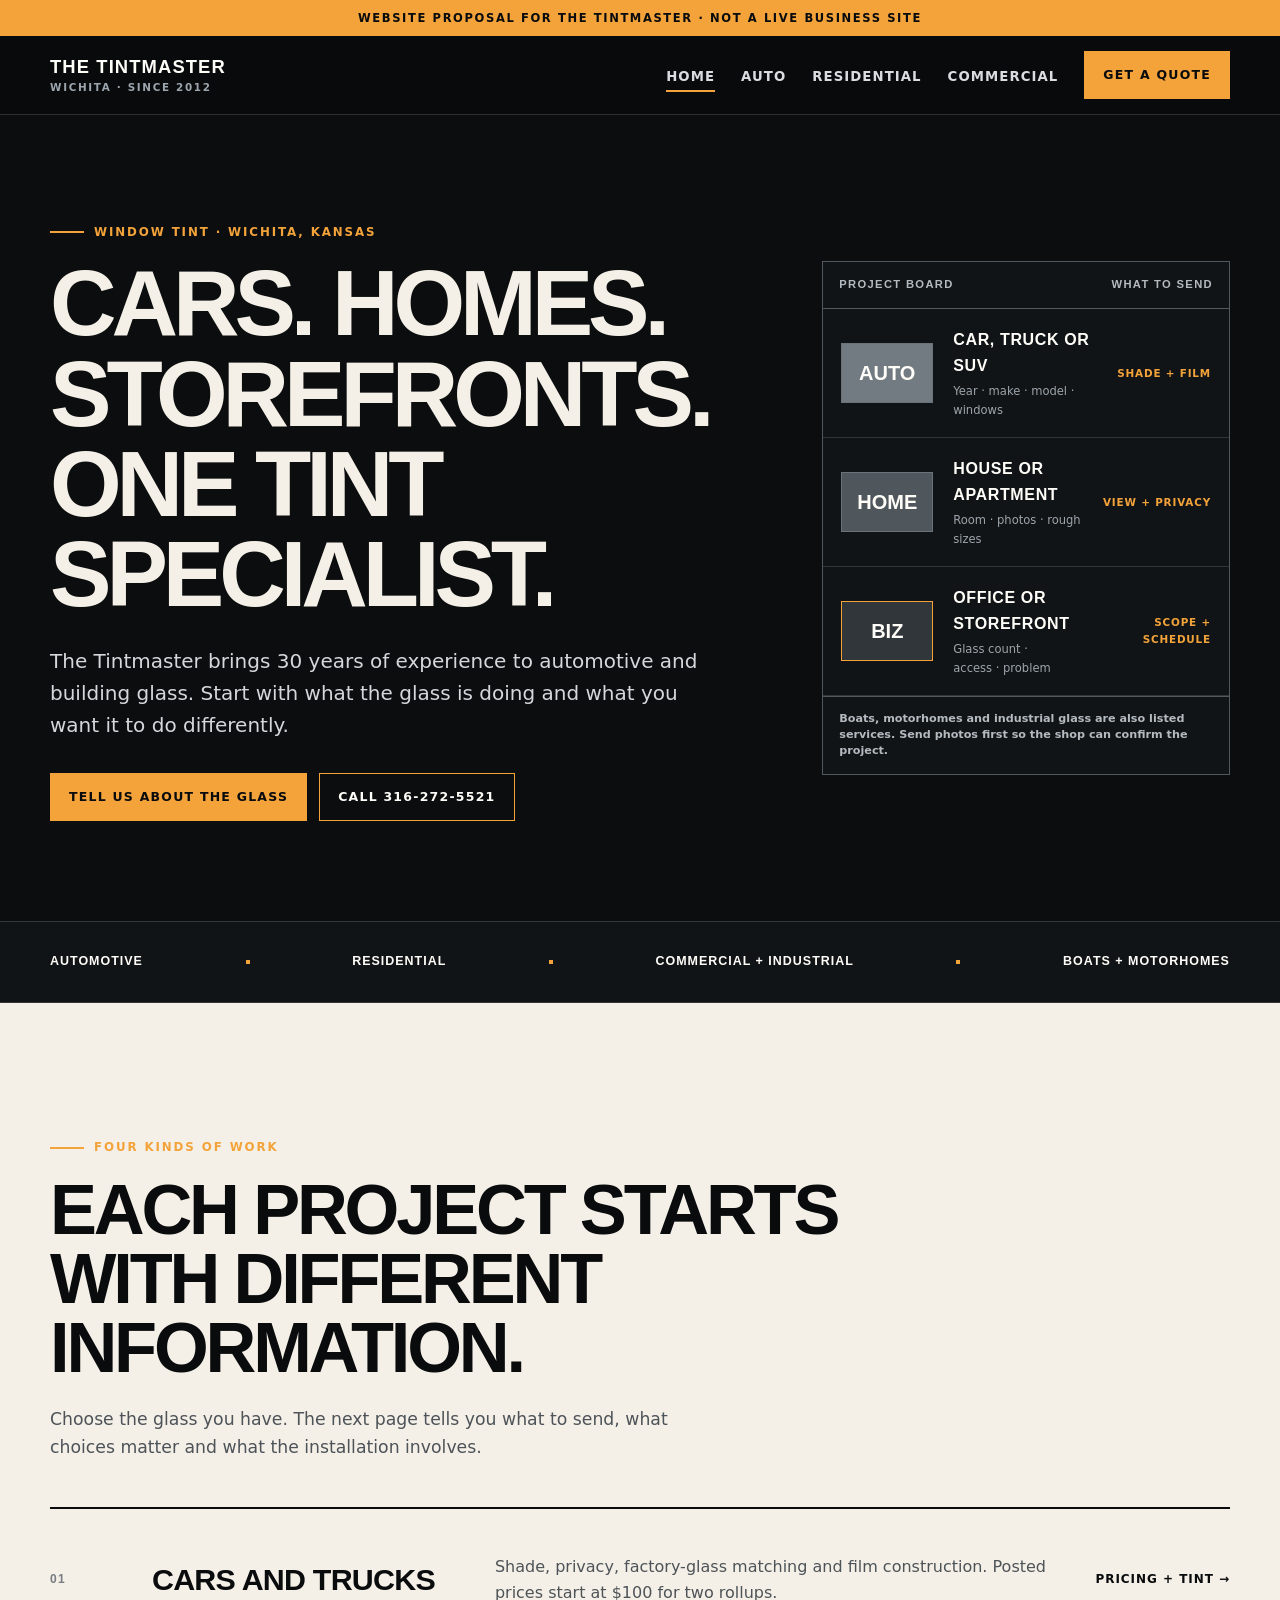
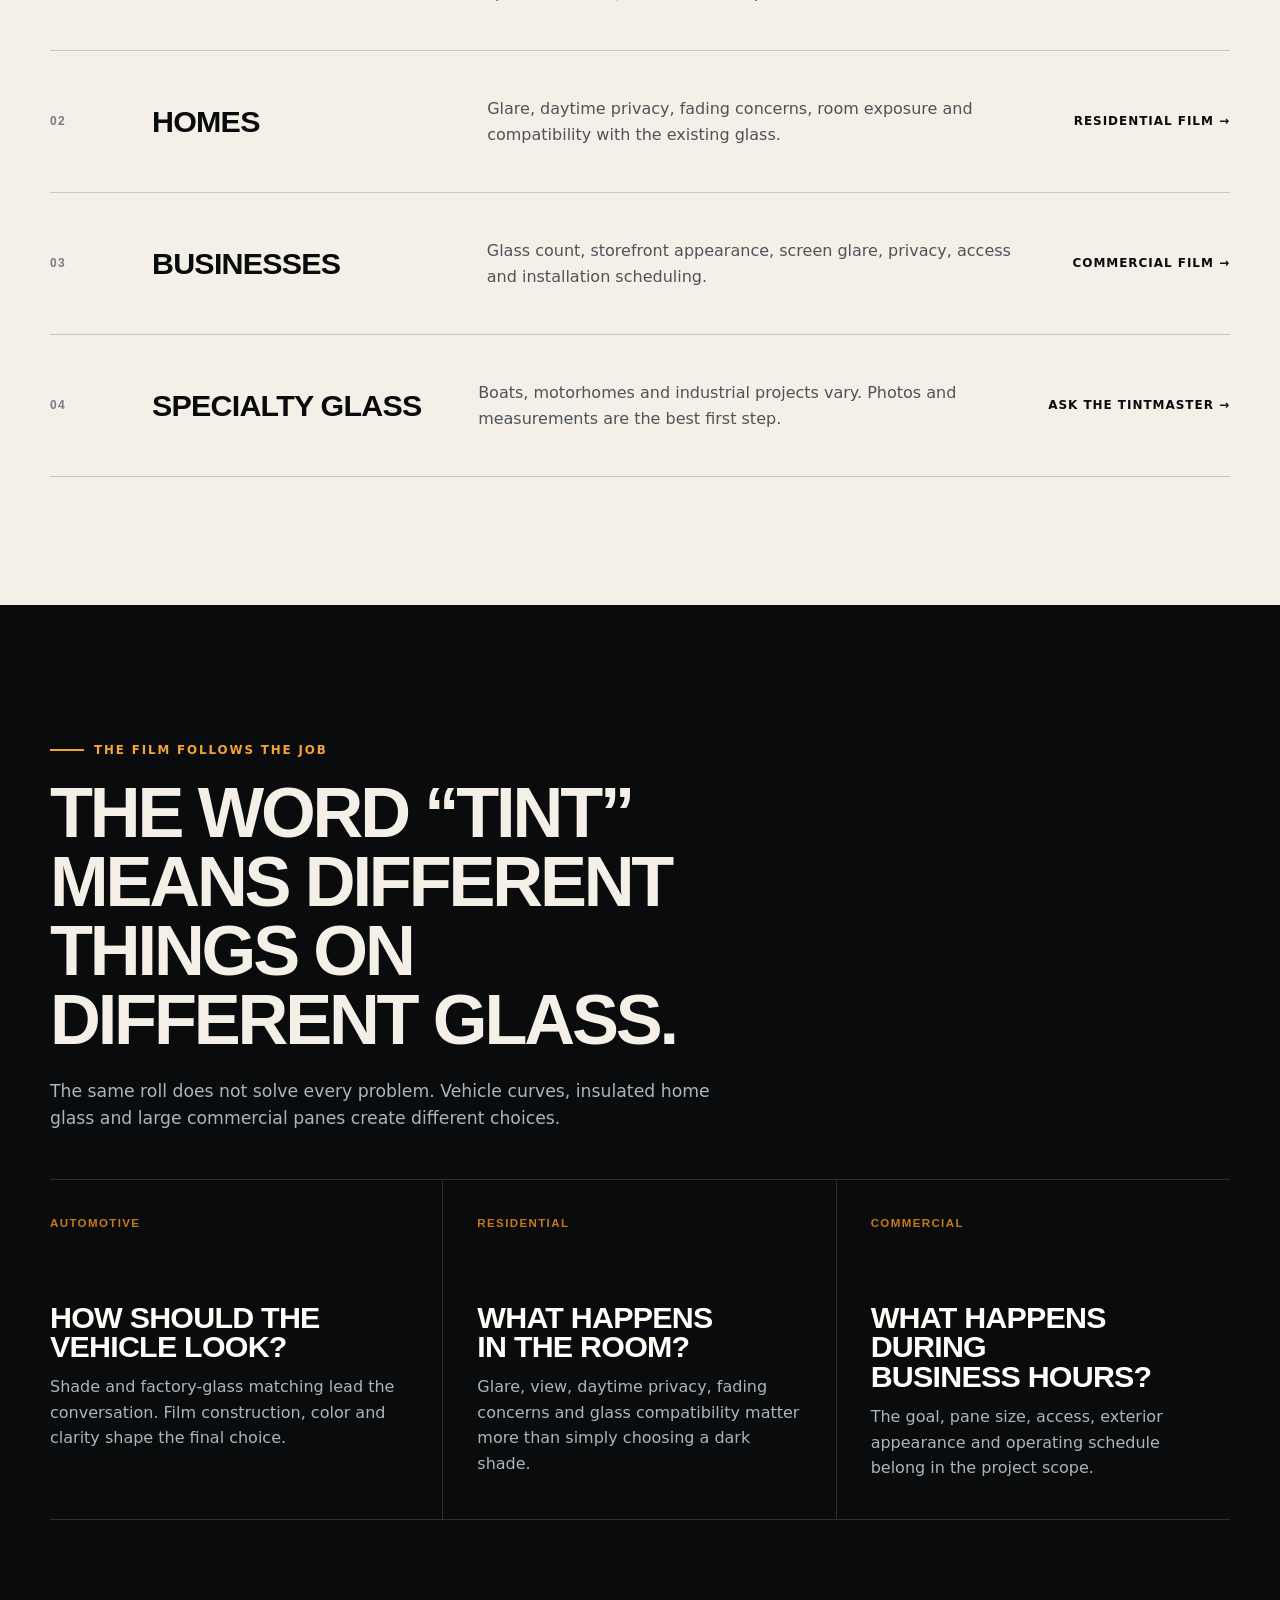
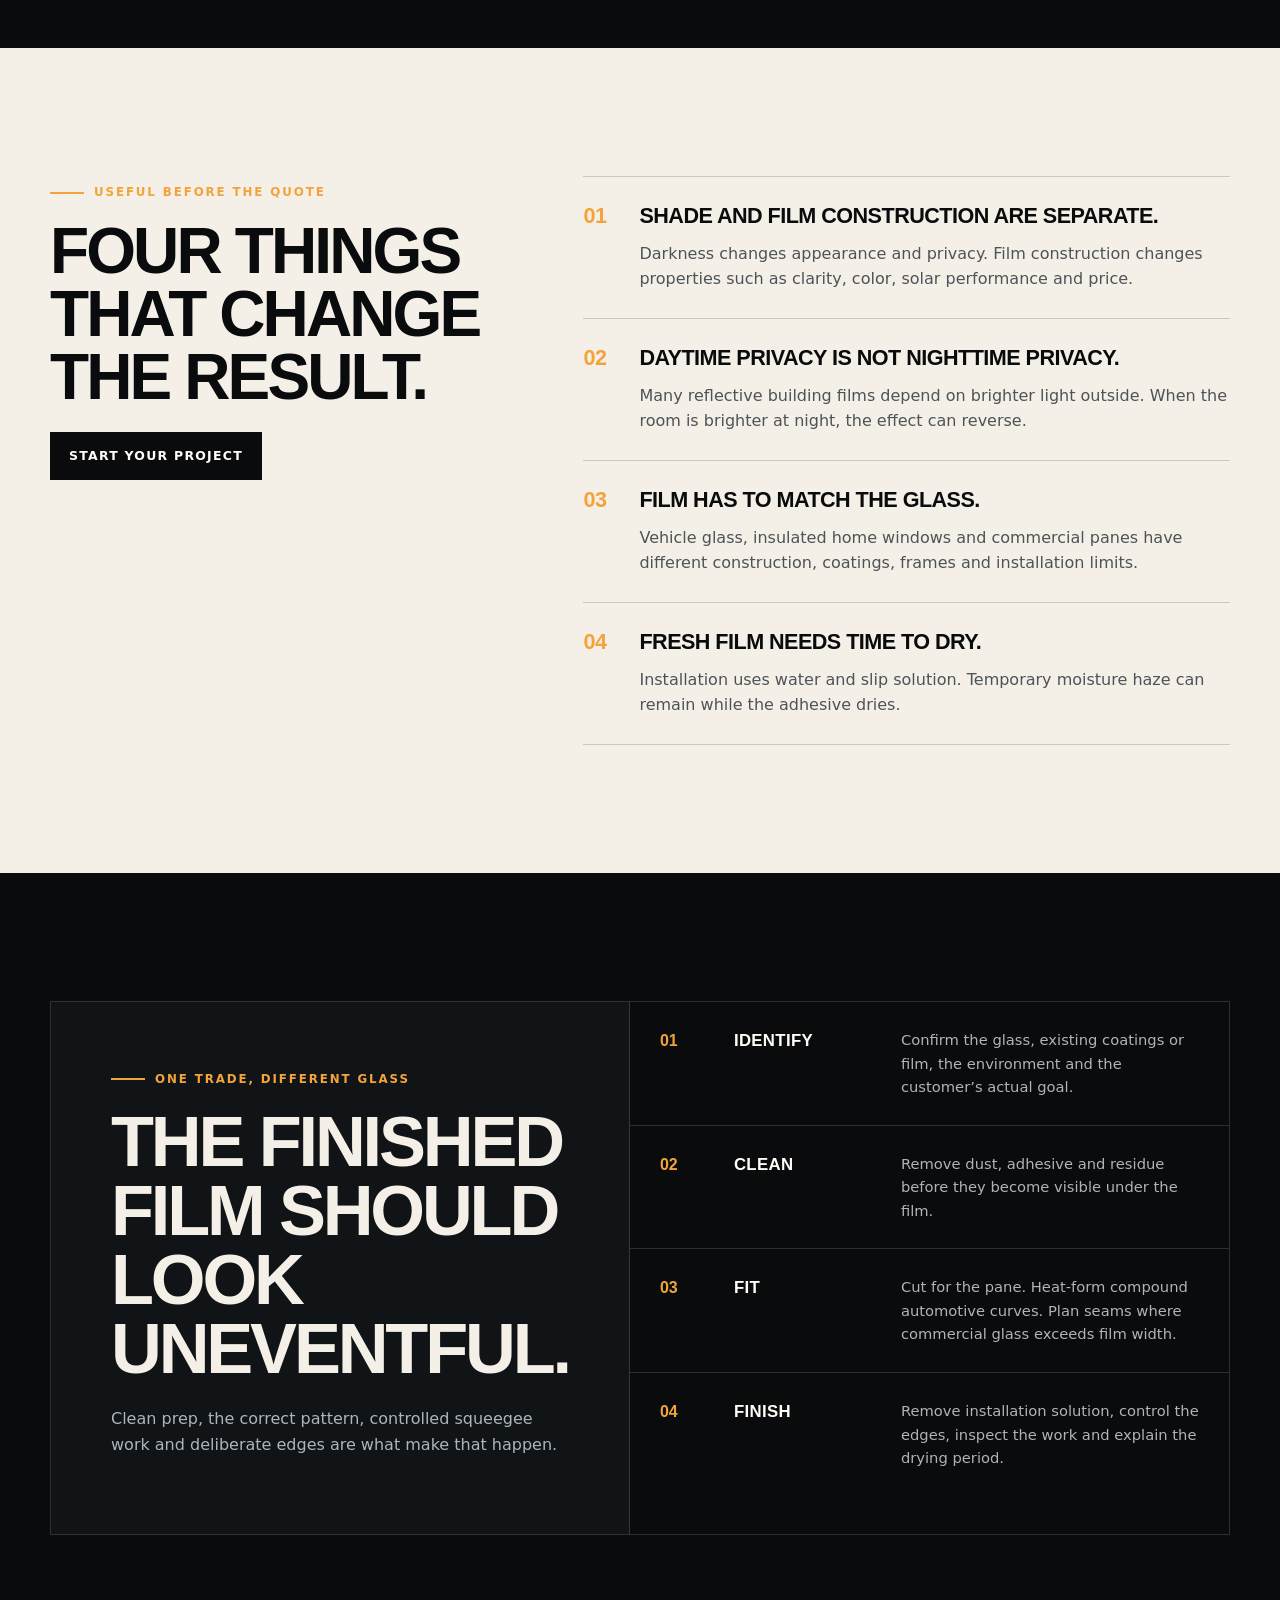
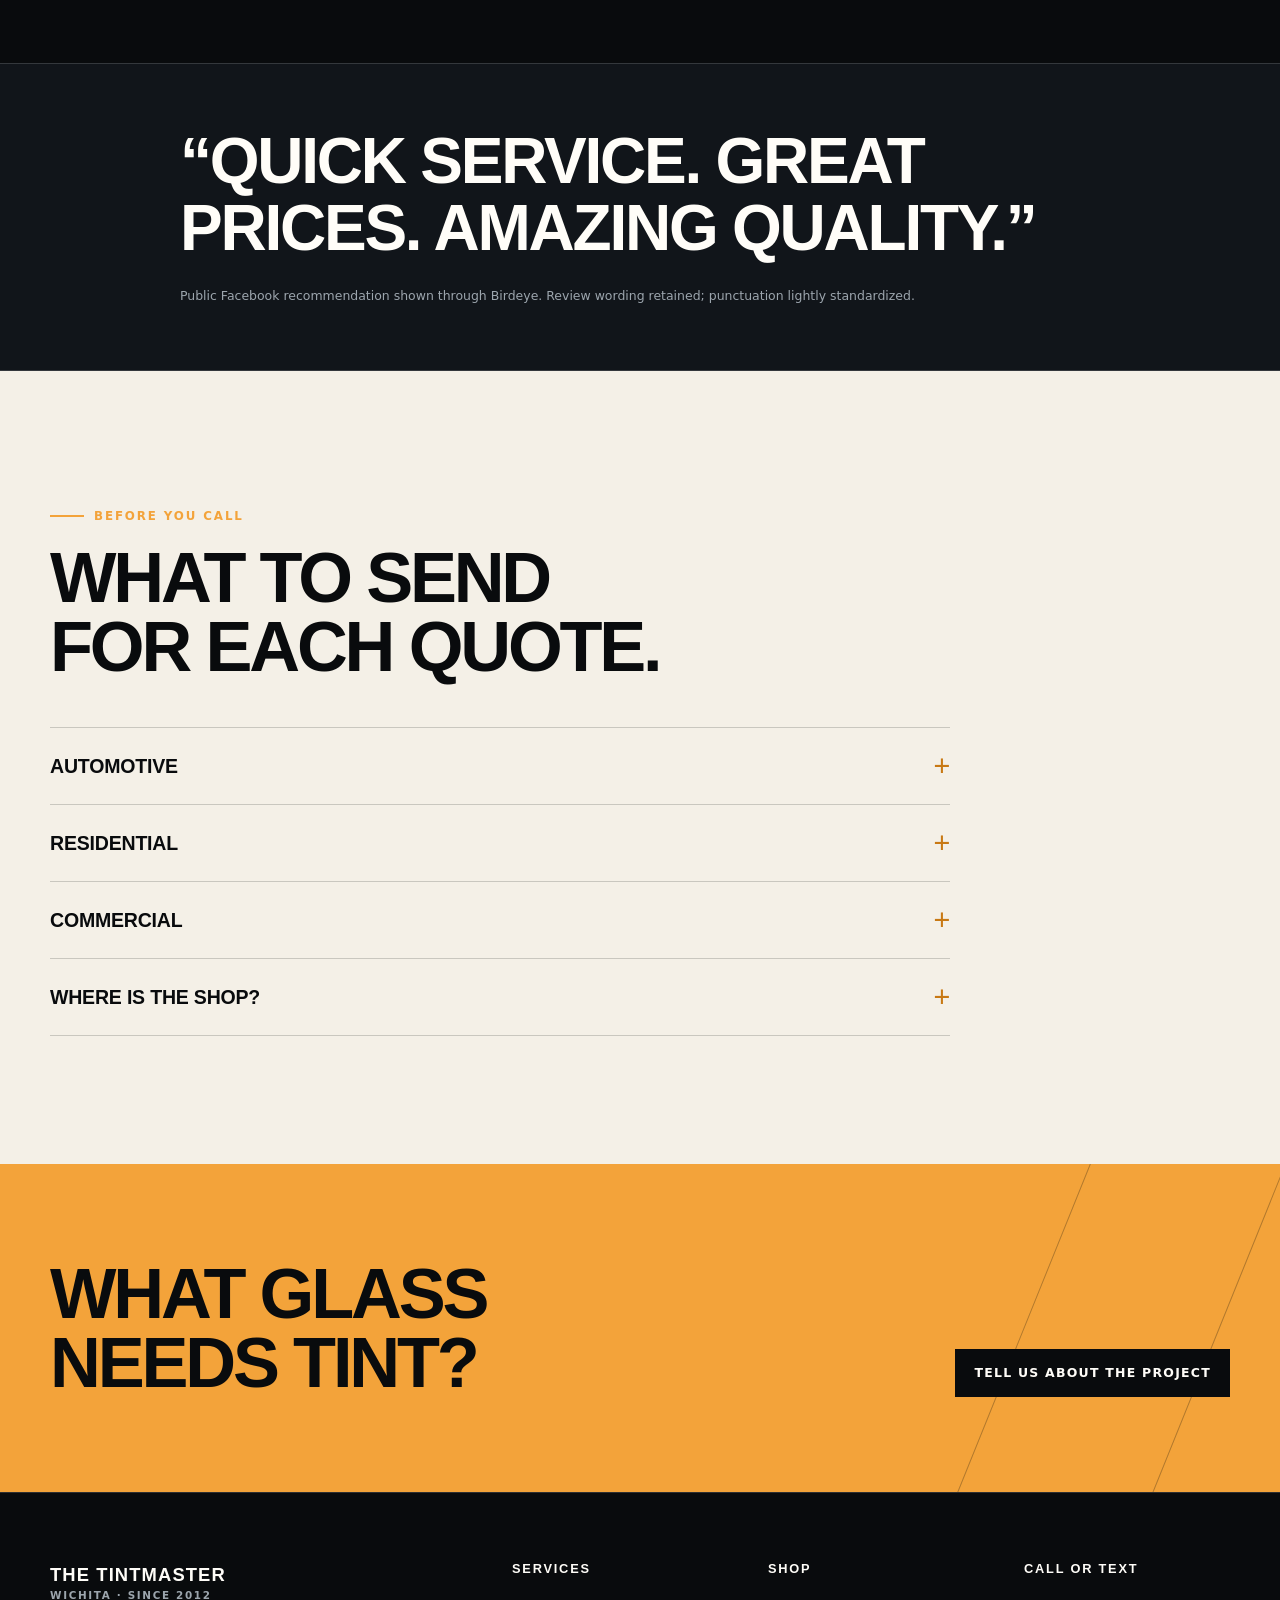
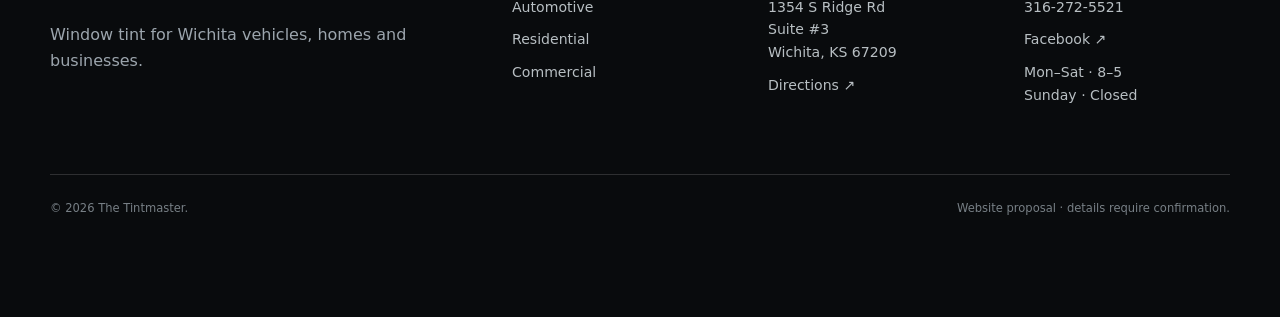
==== index.html @ c822e062 "Publish Tintmaster website demo" ====
<!doctype html>
<html lang="en-US">
<head>
  <meta charset="utf-8">
  <meta name="viewport" content="width=device-width, initial-scale=1">
  <title>Window Tint Wichita KS | Auto, Home &amp; Commercial</title>
  <meta name="description" content="Automotive, residential and commercial window tinting in Wichita, Kansas. Contact The Tintmaster directly. Call or text 316-272-5521.">
  <link rel="canonical" href="https://tintmasterwichita.com/">
  <link rel="icon" href="assets/favicon.svg" type="image/svg+xml">
  <link rel="stylesheet" href="styles.css">
  <meta property="og:type" content="website">
  <meta property="og:title" content="The Tintmaster | Auto, Home and Commercial Tint">
  <meta property="og:description" content="Window film for Wichita vehicles, homes, offices and storefronts. Get a direct quote from The Tintmaster.">
  <meta property="og:url" content="https://tintmasterwichita.com/">
  <meta name="twitter:card" content="summary">
  <script type="application/ld+json">
  {
    "@context":"https://schema.org","@type":"LocalBusiness","name":"The Tintmaster","url":"https://tintmasterwichita.com/","telephone":"+1-316-272-5521","foundingDate":"2012-05-01","description":"Automotive, residential, commercial and specialty window tinting in Wichita, Kansas.","address":{"@type":"PostalAddress","streetAddress":"1354 S Ridge Rd Suite #3","addressLocality":"Wichita","addressRegion":"KS","postalCode":"67209","addressCountry":"US"},"areaServed":{"@type":"City","name":"Wichita"},"sameAs":["https://www.facebook.com/Tintmaster47"],"hasMap":"https://www.google.com/maps/search/?api=1&query=The+Tintmaster+1354+S+Ridge+Rd+Wichita+KS+67209","openingHoursSpecification":[{"@type":"OpeningHoursSpecification","dayOfWeek":["Monday","Tuesday","Wednesday","Thursday","Friday","Saturday"],"opens":"08:00","closes":"17:00"}],"makesOffer":[{"@type":"Offer","itemOffered":{"@type":"Service","name":"Automotive window tinting"}},{"@type":"Offer","itemOffered":{"@type":"Service","name":"Residential window tinting"}},{"@type":"Offer","itemOffered":{"@type":"Service","name":"Commercial and industrial window tinting"}},{"@type":"Offer","itemOffered":{"@type":"Service","name":"Boat and motorhome window tinting"}}]
  }
  </script>
  <script type="application/ld+json">
  {
    "@context":"https://schema.org","@type":"FAQPage","mainEntity":[
      {"@type":"Question","name":"What types of window tinting does The Tintmaster offer?","acceptedAnswer":{"@type":"Answer","text":"The Tintmaster provides automotive, residential, commercial and industrial window tinting. Public business records also list boats and motorhomes."}},
      {"@type":"Question","name":"What information helps with a window tint quote?","acceptedAnswer":{"@type":"Answer","text":"For vehicles, send the year, make, model and windows. For homes or businesses, send photos, approximate measurements, the address or room, and what you want the film to change."}},
      {"@type":"Question","name":"Where is The Tintmaster located?","acceptedAnswer":{"@type":"Answer","text":"The shop is at 1354 S Ridge Rd Suite #3, Wichita, Kansas 67209."}}
    ]
  }
  </script>
</head>
<body>
  <a class="skip-link" href="#main">Skip to content</a>
  <div class="demo-ribbon">Website proposal for The Tintmaster · not a live business site</div>
  <header class="site-header"><div class="nav-wrap">
    <a class="brand" href="index.html" aria-label="The Tintmaster home"><span class="brand-copy"><strong>The Tintmaster</strong><small>Wichita · Since 2012</small></span></a>
    <button class="nav-toggle" type="button" aria-expanded="false" aria-controls="site-nav" aria-label="Open navigation"><span></span></button>
    <nav class="nav-links" id="site-nav" aria-label="Primary navigation"><a href="index.html" aria-current="page">Home</a><a href="auto-window-tinting.html">Auto</a><a href="residential-window-tinting.html">Residential</a><a href="commercial-window-tinting.html">Commercial</a><a class="button" href="contact.html">Get a quote</a></nav>
  </div></header>

  <main id="main">
    <section class="hero hero--shade" aria-labelledby="hero-title"><div class="container hero-layout">
      <div class="hero-copy"><p class="eyebrow">Window tint · Wichita, Kansas</p><h1 id="hero-title">Cars. Homes. Storefronts. One tint specialist.</h1><p class="lead">The Tintmaster brings 30 years of experience to automotive and building glass. Start with what the glass is doing and what you want it to do differently.</p><div class="hero-actions"><a class="button" href="contact.html">Tell us about the glass</a><a class="button button--outline" href="tel:+13162725521">Call 316-272-5521</a></div></div>
      <div class="shade-board" aria-label="Window tint project types">
        <div class="shade-board__head"><span>Project board</span><span>What to send</span></div>
        <div class="shade-sample"><div class="shade-sample__glass">AUTO</div><div><strong>Car, truck or SUV</strong><small>Year · make · model · windows</small></div><em>Shade + film</em></div>
        <div class="shade-sample shade-sample--50"><div class="shade-sample__glass">HOME</div><div><strong>House or apartment</strong><small>Room · photos · rough sizes</small></div><em>View + privacy</em></div>
        <div class="shade-sample shade-sample--35"><div class="shade-sample__glass">BIZ</div><div><strong>Office or storefront</strong><small>Glass count · access · problem</small></div><em>Scope + schedule</em></div>
        <div class="shade-board__foot">Boats, motorhomes and industrial glass are also listed services. Send photos first so the shop can confirm the project.</div>
      </div>
    </div></section>

    <div class="fact-line" aria-label="The Tintmaster services"><div class="container"><span><strong>Automotive</strong></span><i aria-hidden="true"></i><span><strong>Residential</strong></span><i aria-hidden="true"></i><span><strong>Commercial + industrial</strong></span><i aria-hidden="true"></i><span><strong>Boats + motorhomes</strong></span></div></div>

    <section class="section section--paper" aria-labelledby="service-title"><div class="container">
      <header class="section-head"><p class="eyebrow">Four kinds of work</p><h2 id="service-title">Each project starts with different information.</h2><p>Choose the glass you have. The next page tells you what to send, what choices matter and what the installation involves.</p></header>
      <div class="service-ledger">
        <a class="service-row" href="auto-window-tinting.html"><span class="service-row__num">01</span><h3>Cars and trucks</h3><p>Shade, privacy, factory-glass matching and film construction. Posted prices start at $100 for two rollups.</p><span class="service-row__link">Pricing + tint →</span></a>
        <a class="service-row" href="residential-window-tinting.html"><span class="service-row__num">02</span><h3>Homes</h3><p>Glare, daytime privacy, fading concerns, room exposure and compatibility with the existing glass.</p><span class="service-row__link">Residential film →</span></a>
        <a class="service-row" href="commercial-window-tinting.html"><span class="service-row__num">03</span><h3>Businesses</h3><p>Glass count, storefront appearance, screen glare, privacy, access and installation scheduling.</p><span class="service-row__link">Commercial film →</span></a>
        <a class="service-row" href="contact.html"><span class="service-row__num">04</span><h3>Specialty glass</h3><p>Boats, motorhomes and industrial projects vary. Photos and measurements are the best first step.</p><span class="service-row__link">Ask The Tintmaster →</span></a>
      </div>
    </div></section>

    <section class="section" aria-labelledby="decisions-title"><div class="container">
      <header class="section-head"><p class="eyebrow">The film follows the job</p><h2 id="decisions-title">The word “tint” means different things on different glass.</h2><p style="color:#aeb5b9">The same roll does not solve every problem. Vehicle curves, insulated home glass and large commercial panes create different choices.</p></header>
      <div class="decision-grid" style="border-color:var(--line-dark)">
        <article class="decision" style="border-color:var(--line-dark)"><span class="decision-label">Automotive</span><h3 style="color:var(--white)">How should the vehicle look?</h3><p style="color:#aeb5b9">Shade and factory-glass matching lead the conversation. Film construction, color and clarity shape the final choice.</p></article>
        <article class="decision" style="border-color:var(--line-dark)"><span class="decision-label">Residential</span><h3 style="color:var(--white)">What happens in the room?</h3><p style="color:#aeb5b9">Glare, view, daytime privacy, fading concerns and glass compatibility matter more than simply choosing a dark shade.</p></article>
        <article class="decision"><span class="decision-label">Commercial</span><h3 style="color:var(--white)">What happens during business hours?</h3><p style="color:#aeb5b9">The goal, pane size, access, exterior appearance and operating schedule belong in the project scope.</p></article>
      </div>
    </div></section>

    <section class="section section--paper" aria-labelledby="honest-title"><div class="container shop-honesty">
      <header class="shop-honesty__title"><p class="eyebrow">Useful before the quote</p><h2 id="honest-title">Four things that change the result.</h2><a class="button button--dark" href="contact.html">Start your project</a></header>
      <div>
        <article class="shop-note" style="border-color:var(--line-light)"><h3 style="color:var(--ink)"><span>01</span> Shade and film construction are separate.</h3><p style="color:#4d5357">Darkness changes appearance and privacy. Film construction changes properties such as clarity, color, solar performance and price.</p></article>
        <article class="shop-note" style="border-color:var(--line-light)"><h3 style="color:var(--ink)"><span>02</span> Daytime privacy is not nighttime privacy.</h3><p style="color:#4d5357">Many reflective building films depend on brighter light outside. When the room is brighter at night, the effect can reverse.</p></article>
        <article class="shop-note" style="border-color:var(--line-light)"><h3 style="color:var(--ink)"><span>03</span> Film has to match the glass.</h3><p style="color:#4d5357">Vehicle glass, insulated home windows and commercial panes have different construction, coatings, frames and installation limits.</p></article>
        <article class="shop-note" style="border-color:var(--line-light)"><h3 style="color:var(--ink)"><span>04</span> Fresh film needs time to dry.</h3><p style="color:#4d5357">Installation uses water and slip solution. Temporary moisture haze can remain while the adhesive dries.</p></article>
      </div>
    </div></section>

    <section class="section" aria-labelledby="craft-title"><div class="container craft-board">
      <div class="craft-board__intro"><p class="eyebrow">One trade, different glass</p><h2 id="craft-title">The finished film should look uneventful.</h2><p>Clean prep, the correct pattern, controlled squeegee work and deliberate edges are what make that happen.</p></div>
      <div class="craft-board__steps"><div class="craft-step"><strong>Identify</strong><p>Confirm the glass, existing coatings or film, the environment and the customer’s actual goal.</p></div><div class="craft-step"><strong>Clean</strong><p>Remove dust, adhesive and residue before they become visible under the film.</p></div><div class="craft-step"><strong>Fit</strong><p>Cut for the pane. Heat-form compound automotive curves. Plan seams where commercial glass exceeds film width.</p></div><div class="craft-step"><strong>Finish</strong><p>Remove installation solution, control the edges, inspect the work and explain the drying period.</p></div></div>
    </div></section>

    <section class="review-band" aria-label="Customer review"><div class="container plain-review"><blockquote>“Quick service. Great prices. Amazing quality.”</blockquote><cite>Public Facebook recommendation shown through Birdeye. Review wording retained; punctuation lightly standardized.</cite></div></section>

    <section class="section section--paper" aria-labelledby="faq-title"><div class="container"><header class="section-head"><p class="eyebrow">Before you call</p><h2 id="faq-title">What to send for each quote.</h2></header><div class="faq-list">
      <details><summary>Automotive</summary><p>Send the year, make and model; which windows need film; whether old tint needs removal; and whether the goal is privacy, a subtle look, a darker finish or a factory-glass match.</p></details>
      <details><summary>Residential</summary><p>Send inside and outside photos, rough glass sizes, the room, the direction the windows face and whether the concern is glare, daytime privacy, fading or temperature.</p></details>
      <details><summary>Commercial</summary><p>Send the address, glass count, rough measurements, photos, the problem, access limitations and preferred installation timing.</p></details>
      <details><summary>Where is the shop?</summary><p>1354 S Ridge Rd Suite #3, Wichita, KS 67209. Current listed hours are Monday through Saturday, 8 AM to 5 PM.</p></details>
    </div></div></section>

    <section class="cta-section"><div class="container cta-inner"><h2>What glass needs tint?</h2><a class="button button--dark" href="contact.html">Tell us about the project</a></div></section>
  </main>

  <footer class="site-footer"><div class="container"><div class="footer-grid"><div class="footer-brand"><a class="brand" href="index.html"><span class="brand-copy"><strong>The Tintmaster</strong><small>Wichita · Since 2012</small></span></a><p>Window tint for Wichita vehicles, homes and businesses.</p></div><div class="footer-col"><h2>Services</h2><a href="auto-window-tinting.html">Automotive</a><a href="residential-window-tinting.html">Residential</a><a href="commercial-window-tinting.html">Commercial</a></div><div class="footer-col"><h2>Shop</h2><address>1354 S Ridge Rd<br>Suite #3<br>Wichita, KS 67209</address><a href="https://www.google.com/maps/search/?api=1&amp;query=The+Tintmaster+1354+S+Ridge+Rd+Wichita+KS+67209">Directions ↗</a></div><div class="footer-col"><h2>Call or text</h2><a href="tel:+13162725521">316-272-5521</a><a href="https://www.facebook.com/Tintmaster47">Facebook ↗</a><p>Mon–Sat · 8–5<br>Sunday · Closed</p></div></div><div class="footer-bottom"><span>© <span data-year></span> The Tintmaster.</span><span>Website proposal · details require confirmation.</span></div></div></footer>
  <div class="mobile-callbar" aria-label="Quick contact"><a href="tel:+13162725521">Call</a><a href="contact.html">Project quote</a></div><script src="script.js" defer></script>
</body>
</html>
---- styles.css ----
:root {
  --ink: #090b0d;
  --ink-soft: #11151a;
  --paper: #f4f0e7;
  --paper-deep: #e6dfd2;
  --white: #fffdf8;
  --amber: #f3a33a;
  --amber-dark: #c87914;
  --steel: #9ca5ad;
  --line-dark: rgba(255, 255, 255, 0.15);
  --line-light: rgba(9, 11, 13, 0.18);
  --max: 1180px;
  --display: "Arial Narrow", "Roboto Condensed", "Helvetica Neue", Arial, sans-serif;
  --body: Inter, ui-sans-serif, system-ui, -apple-system, BlinkMacSystemFont, "Segoe UI", sans-serif;
}

* {
  box-sizing: border-box;
}

html {
  scroll-behavior: smooth;
  scroll-padding-top: 120px;
}

body {
  margin: 0;
  color: var(--paper);
  background: var(--ink);
  font-family: var(--body);
  line-height: 1.6;
  -webkit-font-smoothing: antialiased;
}

img {
  display: block;
  max-width: 100%;
}

a {
  color: inherit;
}

button,
input,
select,
textarea {
  font: inherit;
}

button,
a {
  -webkit-tap-highlight-color: transparent;
}

:focus-visible {
  outline: 3px solid var(--amber);
  outline-offset: 3px;
}

.skip-link {
  position: fixed;
  z-index: 1000;
  top: 8px;
  left: 8px;
  padding: 10px 14px;
  color: var(--ink);
  background: var(--amber);
  transform: translateY(-160%);
}

.skip-link:focus {
  transform: translateY(0);
}

.demo-ribbon {
  min-height: 36px;
  display: flex;
  align-items: center;
  justify-content: center;
  padding: 7px 20px;
  color: var(--ink);
  background: var(--amber);
  font-size: 0.72rem;
  font-weight: 850;
  letter-spacing: 0.14em;
  text-align: center;
  text-transform: uppercase;
}

.site-header {
  position: sticky;
  z-index: 100;
  top: 0;
  border-bottom: 1px solid var(--line-dark);
  background: rgba(9, 11, 13, 0.94);
  backdrop-filter: blur(14px);
}

.nav-wrap,
.container {
  width: min(calc(100% - 40px), var(--max));
  margin-inline: auto;
}

.nav-wrap {
  min-height: 78px;
  display: flex;
  align-items: center;
  justify-content: space-between;
  gap: 24px;
}

.brand {
  display: inline-flex;
  align-items: center;
  gap: 12px;
  color: var(--white);
  text-decoration: none;
}

.brand-mark {
  width: 39px;
  height: 39px;
  display: grid;
  place-items: center;
  border: 1px solid var(--amber);
  color: var(--amber);
  font-family: var(--display);
  font-size: 1rem;
  font-weight: 900;
  letter-spacing: -0.08em;
}

.brand-copy {
  display: grid;
  line-height: 1;
}

.brand-copy strong {
  font-family: var(--display);
  font-size: 1.15rem;
  font-stretch: condensed;
  letter-spacing: 0.06em;
  text-transform: uppercase;
}

.brand-copy small {
  margin-top: 5px;
  color: var(--steel);
  font-size: 0.65rem;
  font-weight: 750;
  letter-spacing: 0.16em;
  text-transform: uppercase;
}

.nav-links {
  display: flex;
  align-items: center;
  gap: 26px;
}

.nav-links > a:not(.button) {
  position: relative;
  padding: 28px 0 25px;
  color: #d9dde0;
  font-size: 0.83rem;
  font-weight: 760;
  letter-spacing: 0.08em;
  text-decoration: none;
  text-transform: uppercase;
}

.nav-links > a:not(.button)::after {
  position: absolute;
  right: 0;
  bottom: 20px;
  left: 0;
  height: 2px;
  content: "";
  background: var(--amber);
  transform: scaleX(0);
  transform-origin: left;
  transition: transform 180ms ease;
}

.nav-links > a:hover::after,
.nav-links > a[aria-current="page"]::after {
  transform: scaleX(1);
}

.nav-toggle {
  width: 48px;
  height: 48px;
  display: none;
  border: 1px solid var(--line-dark);
  color: var(--white);
  background: transparent;
  cursor: pointer;
}

.nav-toggle span,
.nav-toggle::before,
.nav-toggle::after {
  width: 22px;
  height: 2px;
  display: block;
  margin: 5px auto;
  content: "";
  background: currentColor;
  transition: transform 180ms ease, opacity 180ms ease;
}

.nav-toggle[aria-expanded="true"] span {
  opacity: 0;
}

.nav-toggle[aria-expanded="true"]::before {
  transform: translateY(7px) rotate(45deg);
}

.nav-toggle[aria-expanded="true"]::after {
  transform: translateY(-7px) rotate(-45deg);
}

.button {
  min-height: 48px;
  display: inline-flex;
  align-items: center;
  justify-content: center;
  gap: 10px;
  padding: 12px 18px;
  border: 1px solid var(--amber);
  color: var(--ink);
  background: var(--amber);
  font-size: 0.78rem;
  font-weight: 850;
  letter-spacing: 0.1em;
  text-align: center;
  text-decoration: none;
  text-transform: uppercase;
  transition: background 160ms ease, color 160ms ease, transform 160ms ease;
}

.button:hover {
  color: var(--white);
  background: var(--amber-dark);
  transform: translateY(-2px);
}

.button--outline {
  color: var(--white);
  background: transparent;
}

.button--outline:hover {
  color: var(--ink);
  background: var(--amber);
}

.button--dark {
  border-color: var(--ink);
  color: var(--white);
  background: var(--ink);
}

.eyebrow {
  display: inline-flex;
  align-items: center;
  gap: 10px;
  margin: 0 0 18px;
  color: var(--amber);
  font-size: 0.74rem;
  font-weight: 850;
  letter-spacing: 0.16em;
  text-transform: uppercase;
}

.eyebrow::before {
  width: 34px;
  height: 2px;
  content: "";
  background: currentColor;
}

h1,
h2,
h3,
p {
  margin-top: 0;
}

h1,
h2,
h3 {
  font-family: var(--display);
  line-height: 0.98;
  text-wrap: balance;
}

h1 {
  margin-bottom: 24px;
  font-size: clamp(3.2rem, 8vw, 7.1rem);
  font-weight: 900;
  letter-spacing: -0.055em;
  text-transform: uppercase;
}

h2 {
  margin-bottom: 24px;
  font-size: clamp(2.35rem, 5.5vw, 4.8rem);
  font-weight: 900;
  letter-spacing: -0.045em;
  text-transform: uppercase;
}

h3 {
  margin-bottom: 12px;
  font-size: clamp(1.35rem, 2.4vw, 1.9rem);
  font-weight: 850;
  letter-spacing: -0.025em;
  text-transform: uppercase;
}

.lead {
  max-width: 670px;
  color: #d4d8da;
  font-size: clamp(1.05rem, 2vw, 1.25rem);
}

.hero {
  position: relative;
  min-height: 700px;
  display: grid;
  align-items: center;
  overflow: hidden;
  isolation: isolate;
}

.hero::before {
  position: absolute;
  z-index: -3;
  inset: 0;
  content: "";
  background: #0b0d0f;
  background-position: center;
  background-size: cover;
}

.hero::after {
  position: absolute;
  z-index: -2;
  inset: 0;
  content: "";
  background: linear-gradient(90deg, rgba(4, 6, 8, 0.97) 0%, rgba(4, 6, 8, 0.84) 44%, rgba(4, 6, 8, 0.16) 80%);
}

.hero-sunline {
  position: absolute;
  z-index: -1;
  top: 0;
  bottom: 0;
  left: max(20px, calc((100vw - var(--max)) / 2));
  width: 1px;
  background: rgba(243, 163, 58, 0.65);
  box-shadow: 0 0 28px rgba(243, 163, 58, 0.35);
}

.hero .container {
  padding-block: 100px;
}

.hero-copy {
  max-width: 780px;
  padding-left: 32px;
}

.hero h1 span,
.page-hero h1 span {
  color: var(--amber);
}

.hero-actions,
.cta-row {
  display: flex;
  flex-wrap: wrap;
  gap: 12px;
  margin-top: 32px;
}

.trust-rail {
  border-block: 1px solid var(--line-dark);
  background: var(--ink-soft);
}

.trust-grid {
  display: grid;
  grid-template-columns: repeat(3, 1fr);
}

.trust-item {
  min-height: 132px;
  display: grid;
  align-content: center;
  padding: 24px 36px;
  border-right: 1px solid var(--line-dark);
}

.trust-item:first-child {
  border-left: 1px solid var(--line-dark);
}

.trust-item strong {
  display: block;
  color: var(--white);
  font-family: var(--display);
  font-size: clamp(1.6rem, 3vw, 2.6rem);
  font-weight: 900;
  letter-spacing: -0.04em;
  line-height: 1;
  text-transform: uppercase;
}

.trust-item span {
  margin-top: 7px;
  color: var(--steel);
  font-size: 0.75rem;
  font-weight: 750;
  letter-spacing: 0.1em;
  text-transform: uppercase;
}

.section {
  padding-block: clamp(76px, 10vw, 132px);
}

.section--paper {
  color: var(--ink);
  background: var(--paper);
}

.section--steel {
  color: var(--ink);
  background: var(--paper-deep);
}

.section-head {
  max-width: 820px;
  margin-bottom: 46px;
}

.section-head p:last-child {
  max-width: 680px;
  margin-bottom: 0;
  color: #4d5358;
  font-size: 1.08rem;
}

.service-grid {
  display: grid;
  grid-template-columns: repeat(3, 1fr);
  border-top: 1px solid var(--line-light);
  border-left: 1px solid var(--line-light);
}

.service-card {
  min-height: 350px;
  display: flex;
  flex-direction: column;
  padding: 34px;
  border-right: 1px solid var(--line-light);
  border-bottom: 1px solid var(--line-light);
  color: var(--ink);
  text-decoration: none;
  transition: color 180ms ease, background 180ms ease;
}

.service-card:hover {
  color: var(--white);
  background: var(--ink);
}

.service-card:hover p,
.service-card:hover .service-num {
  color: #c9ced2;
}

.service-num {
  color: #6f7478;
  font-family: var(--display);
  font-size: 0.75rem;
  font-weight: 800;
  letter-spacing: 0.14em;
}

.service-card h3 {
  margin-top: 76px;
}

.service-card p {
  color: #53595e;
}

.service-link {
  margin-top: auto;
  color: var(--amber-dark);
  font-size: 0.78rem;
  font-weight: 850;
  letter-spacing: 0.11em;
  text-transform: uppercase;
}

.split {
  display: grid;
  grid-template-columns: 1.02fr 0.98fr;
  align-items: stretch;
}

.split-media {
  min-height: 580px;
}

.split-media img {
  width: 100%;
  height: 100%;
  object-fit: cover;
}

.split-copy {
  display: grid;
  align-content: center;
  padding: clamp(48px, 7vw, 100px);
  color: var(--paper);
  background: var(--ink-soft);
}

.split-copy p:not(.eyebrow) {
  color: #c0c6ca;
}

.proof-list,
.check-list {
  display: grid;
  gap: 0;
  margin: 30px 0 0;
  padding: 0;
  list-style: none;
  border-top: 1px solid var(--line-dark);
}

.proof-list li,
.check-list li {
  position: relative;
  padding: 18px 0 18px 30px;
  border-bottom: 1px solid var(--line-dark);
  color: #e1e4e5;
}

.proof-list li::before,
.check-list li::before {
  position: absolute;
  top: 18px;
  left: 0;
  color: var(--amber);
  content: "↗";
  font-weight: 900;
}

.check-list--dark {
  border-color: var(--line-light);
}

.check-list--dark li {
  border-color: var(--line-light);
  color: #34393d;
}

.benefit-grid {
  display: grid;
  grid-template-columns: repeat(4, 1fr);
  gap: 1px;
  background: var(--line-dark);
  border: 1px solid var(--line-dark);
}

.benefit {
  min-height: 260px;
  padding: 30px;
  background: var(--ink);
}

.benefit .icon {
  color: var(--amber);
  font-family: var(--display);
  font-size: 2.5rem;
  font-weight: 900;
}

.benefit h3 {
  margin-top: 54px;
  color: var(--white);
  font-size: 1.35rem;
}

.benefit p {
  margin: 0;
  color: var(--steel);
  font-size: 0.93rem;
}

.process-grid {
  display: grid;
  grid-template-columns: repeat(3, 1fr);
  border-top: 1px solid var(--line-light);
}

.process-step {
  padding: 30px 36px 18px 0;
  border-right: 1px solid var(--line-light);
}

.process-step + .process-step {
  padding-left: 36px;
}

.process-step:last-child {
  border-right: 0;
}

.process-step strong {
  color: var(--amber-dark);
  font-family: var(--display);
  font-size: 3.5rem;
  line-height: 1;
}

.process-step h3 {
  margin-top: 38px;
}

.process-step p {
  color: #545a5f;
}

.review-band {
  padding-block: 64px;
  border-block: 1px solid var(--line-dark);
  background: var(--ink-soft);
}

.review-grid {
  display: grid;
  grid-template-columns: 0.42fr 1fr;
  gap: 52px;
  align-items: center;
}

.rating-big {
  padding-right: 44px;
  border-right: 1px solid var(--line-dark);
}

.rating-big strong {
  display: block;
  color: var(--white);
  font-family: var(--display);
  font-size: clamp(4rem, 8vw, 7rem);
  font-weight: 900;
  letter-spacing: -0.06em;
  line-height: 0.9;
}

.rating-big span {
  color: var(--amber);
  letter-spacing: 0.08em;
}

.review-copy blockquote {
  margin: 0;
  color: var(--white);
  font-family: var(--display);
  font-size: clamp(1.5rem, 3vw, 2.55rem);
  font-weight: 750;
  letter-spacing: -0.02em;
  line-height: 1.18;
}

.review-copy p {
  margin: 16px 0 0;
  color: var(--steel);
  font-size: 0.84rem;
}

.faq-list {
  max-width: 900px;
  border-top: 1px solid var(--line-light);
}

.faq-list details {
  border-bottom: 1px solid var(--line-light);
}

.faq-list summary {
  min-height: 76px;
  display: flex;
  align-items: center;
  justify-content: space-between;
  gap: 24px;
  cursor: pointer;
  font-family: var(--display);
  font-size: 1.22rem;
  font-weight: 850;
  letter-spacing: -0.01em;
  list-style: none;
  text-transform: uppercase;
}

.faq-list summary::-webkit-details-marker {
  display: none;
}

.faq-list summary::after {
  color: var(--amber-dark);
  content: "+";
  font-size: 1.8rem;
  font-weight: 400;
}

.faq-list details[open] summary::after {
  content: "−";
}

.faq-list details p {
  max-width: 720px;
  padding: 0 42px 24px 0;
  color: #4e5458;
}

.cta-section {
  position: relative;
  overflow: hidden;
  padding-block: 95px;
  color: var(--ink);
  background: var(--amber);
}

.cta-section::after {
  position: absolute;
  top: -75px;
  right: 7vw;
  width: 180px;
  height: 180%;
  border-inline: 1px solid rgba(9, 11, 13, 0.28);
  content: "";
  transform: rotate(22deg);
}

.cta-inner {
  position: relative;
  z-index: 1;
  display: grid;
  grid-template-columns: 1fr auto;
  gap: 38px;
  align-items: end;
}

.cta-section h2 {
  max-width: 820px;
  margin-bottom: 0;
}

.page-hero {
  position: relative;
  min-height: 520px;
  display: grid;
  align-items: end;
  overflow: hidden;
  padding-block: 110px 80px;
  background: var(--ink-soft);
}

.page-hero::before {
  position: absolute;
  top: 0;
  right: 8vw;
  bottom: 0;
  width: 1px;
  content: "";
  background: var(--amber);
  box-shadow: 0 0 34px rgba(243, 163, 58, 0.4);
  transform: rotate(18deg);
}

.page-hero h1 {
  max-width: 980px;
  font-size: clamp(3rem, 7vw, 6.4rem);
}

.page-hero .lead {
  margin-bottom: 0;
}

.page-hero--image {
  isolation: isolate;
}

.page-hero--image::after {
  position: absolute;
  z-index: -3;
  inset: 0;
  content: "";
  background-position: center;
  background-size: cover;
}

.page-hero--image .page-shade {
  position: absolute;
  z-index: -2;
  inset: 0;
  background: linear-gradient(90deg, rgba(7, 9, 11, 0.96), rgba(7, 9, 11, 0.73) 57%, rgba(7, 9, 11, 0.18));
}

.page-hero--auto::after {
  background: #0b0d0f;
}

.page-hero--home::after {
  background: #0b0d0f;
}

.page-hero--commercial::after {
  background: #0b0d0f;
}

.content-grid {
  display: grid;
  grid-template-columns: minmax(0, 1fr) minmax(280px, 0.42fr);
  gap: clamp(50px, 8vw, 110px);
  align-items: start;
}

.content-grid h2 {
  font-size: clamp(2.1rem, 4.5vw, 4rem);
}

.sticky-aside {
  position: sticky;
  top: 120px;
  padding: 30px;
  border-top: 4px solid var(--amber);
  color: var(--paper);
  background: var(--ink);
}

.sticky-aside p {
  color: #c2c8cc;
}

.detail-stack {
  display: grid;
  gap: 0;
  margin: 32px 0;
  border-top: 1px solid var(--line-dark);
}

.detail-row {
  display: flex;
  justify-content: space-between;
  gap: 24px;
  padding: 14px 0;
  border-bottom: 1px solid var(--line-dark);
  font-size: 0.86rem;
}

.detail-row span:first-child {
  color: var(--steel);
}

.article-copy > * + * {
  margin-top: 24px;
}

.article-copy h2,
.article-copy h3 {
  margin-top: 56px;
}

.article-copy p,
.article-copy li {
  color: #42484d;
}

.article-copy a {
  color: #95570a;
  font-weight: 750;
}

.quote-layout {
  display: grid;
  grid-template-columns: 0.8fr 1.2fr;
  gap: clamp(48px, 8vw, 100px);
  align-items: start;
}

.quote-form {
  display: grid;
  grid-template-columns: 1fr 1fr;
  gap: 20px;
  padding: clamp(28px, 5vw, 52px);
  color: var(--paper);
  background: var(--ink-soft);
}

.field {
  display: grid;
  gap: 7px;
}

.field--full {
  grid-column: 1 / -1;
}

.field label {
  color: #dce0e2;
  font-size: 0.75rem;
  font-weight: 800;
  letter-spacing: 0.08em;
  text-transform: uppercase;
}

.field input,
.field select,
.field textarea {
  width: 100%;
  min-height: 52px;
  padding: 12px 13px;
  border: 1px solid #4c5358;
  border-radius: 0;
  color: var(--white);
  background: var(--ink);
}

.field textarea {
  min-height: 125px;
  resize: vertical;
}

.form-note,
.form-status {
  grid-column: 1 / -1;
  margin: 0;
  color: var(--steel);
  font-size: 0.8rem;
}

.form-status {
  min-height: 1.5em;
  color: var(--amber);
  font-weight: 750;
}

.map-card {
  min-height: 230px;
  display: grid;
  place-items: center;
  margin-top: 30px;
  border: 1px solid var(--line-light);
  color: var(--ink);
  background-color: #ddd5c7;
  background-image: linear-gradient(90deg, rgba(9, 11, 13, 0.08) 1px, transparent 1px), linear-gradient(rgba(9, 11, 13, 0.08) 1px, transparent 1px);
  background-size: 42px 42px;
  text-decoration: none;
}

.map-pin {
  width: 110px;
  height: 110px;
  display: grid;
  place-items: center;
  border: 2px solid var(--amber-dark);
  border-radius: 50%;
  background: var(--paper);
  font-family: var(--display);
  font-size: 0.82rem;
  font-weight: 900;
  letter-spacing: 0.08em;
  text-align: center;
  text-transform: uppercase;
}

.site-footer {
  padding: 70px 0 100px;
  border-top: 1px solid var(--line-dark);
  background: var(--ink);
}

.footer-grid {
  display: grid;
  grid-template-columns: 1.4fr repeat(3, 0.7fr);
  gap: 50px;
}

.footer-brand p {
  max-width: 390px;
  margin-top: 22px;
  color: var(--steel);
}

.footer-col h2 {
  margin-bottom: 20px;
  color: var(--white);
  font-size: 0.8rem;
  letter-spacing: 0.14em;
}

.footer-col a,
.footer-col address,
.footer-col p {
  display: block;
  margin: 0 0 10px;
  color: #b8bfc3;
  font-size: 0.88rem;
  font-style: normal;
  text-decoration: none;
}

.footer-col a:hover {
  color: var(--amber);
}

.footer-bottom {
  display: flex;
  justify-content: space-between;
  gap: 30px;
  margin-top: 58px;
  padding-top: 24px;
  border-top: 1px solid var(--line-dark);
  color: #777f85;
  font-size: 0.72rem;
}

.mobile-callbar {
  position: fixed;
  z-index: 90;
  right: 0;
  bottom: 0;
  left: 0;
  display: none;
  grid-template-columns: 1fr 1fr;
  border-top: 1px solid rgba(9, 11, 13, 0.3);
}

.mobile-callbar a {
  min-height: 56px;
  display: grid;
  place-items: center;
  color: var(--ink);
  background: var(--amber);
  font-size: 0.75rem;
  font-weight: 850;
  letter-spacing: 0.1em;
  text-decoration: none;
  text-transform: uppercase;
}

.mobile-callbar a:last-child {
  border-left: 1px solid rgba(9, 11, 13, 0.3);
  color: var(--white);
  background: var(--ink);
}

@media (max-width: 980px) {
  .nav-toggle {
    display: block;
  }

  .nav-links {
    position: absolute;
    top: 78px;
    right: 0;
    left: 0;
    display: none;
    align-items: stretch;
    flex-direction: column;
    gap: 0;
    padding: 12px 20px 22px;
    border-bottom: 1px solid var(--line-dark);
    background: var(--ink);
  }

  .nav-links.is-open {
    display: flex;
  }

  .nav-links > a:not(.button) {
    padding: 14px 0;
    border-bottom: 1px solid var(--line-dark);
  }

  .nav-links > a:not(.button)::after {
    display: none;
  }

  .nav-links .button {
    margin-top: 14px;
  }

  .service-grid,
  .benefit-grid {
    grid-template-columns: repeat(2, 1fr);
  }

  .split,
  .quote-layout,
  .content-grid {
    grid-template-columns: 1fr;
  }

  .split-media {
    min-height: 440px;
  }

  .sticky-aside {
    position: static;
  }

  .footer-grid {
    grid-template-columns: 1.25fr 1fr 1fr;
  }

  .footer-brand {
    grid-column: 1 / -1;
  }
}

@media (max-width: 700px) {
  .nav-wrap,
  .container {
    width: min(calc(100% - 28px), var(--max));
  }

  .demo-ribbon {
    font-size: 0.62rem;
  }

  .brand-copy small {
    display: none;
  }

  .hero {
    min-height: 660px;
    align-items: end;
  }

  .hero::before {
    background-position: 66% center;
  }

  .hero::after {
    background: linear-gradient(180deg, rgba(4, 6, 8, 0.3) 0%, rgba(4, 6, 8, 0.91) 51%, rgba(4, 6, 8, 1) 100%);
  }

  .hero .container {
    padding-block: 72px 62px;
  }

  .hero-copy {
    padding-left: 18px;
  }

  .hero-sunline {
    left: 14px;
  }

  h1 {
    font-size: clamp(3rem, 16vw, 4.6rem);
  }

  h2 {
    font-size: clamp(2.25rem, 12vw, 3.45rem);
  }

  .hero-actions .button,
  .cta-row .button {
    width: 100%;
  }

  .trust-grid {
    grid-template-columns: 1fr;
  }

  .trust-item,
  .trust-item:first-child {
    min-height: 104px;
    padding: 20px 24px;
    border-right: 1px solid var(--line-dark);
    border-bottom: 1px solid var(--line-dark);
    border-left: 1px solid var(--line-dark);
  }

  .service-grid,
  .benefit-grid,
  .process-grid,
  .review-grid,
  .cta-inner,
  .footer-grid {
    grid-template-columns: 1fr;
  }

  .service-card {
    min-height: 290px;
  }

  .service-card h3 {
    margin-top: 48px;
  }

  .benefit {
    min-height: 230px;
  }

  .split-media {
    min-height: 320px;
  }

  .split-copy {
    padding: 54px 24px;
  }

  .process-step,
  .process-step + .process-step {
    padding: 28px 0;
    border-right: 0;
    border-bottom: 1px solid var(--line-light);
  }

  .rating-big {
    padding: 0 0 28px;
    border-right: 0;
    border-bottom: 1px solid var(--line-dark);
  }

  .page-hero {
    min-height: 500px;
    padding-block: 100px 60px;
  }

  .page-hero--image .page-shade {
    background: linear-gradient(180deg, rgba(7, 9, 11, 0.42), rgba(7, 9, 11, 0.96));
  }

  .quote-form {
    grid-template-columns: 1fr;
  }

  .field--full {
    grid-column: auto;
  }

  .footer-grid {
    gap: 32px;
  }

  .footer-bottom {
    flex-direction: column;
  }

  .mobile-callbar {
    display: grid;
  }
}

@media (prefers-reduced-motion: reduce) {
  html {
    scroll-behavior: auto;
  }

  *,
  *::before,
  *::after {
    scroll-behavior: auto !important;
    transition-duration: 0.01ms !important;
    animation-duration: 0.01ms !important;
    animation-iteration-count: 1 !important;
  }

}

/* Shop-specific revision: shade, film and installation are treated as distinct decisions. */
.hero--shade {
  min-height: 660px;
  background: #0b0d0f;
}

.hero--shade::before,
.hero--shade::after {
  display: none;
}

.hero-layout {
  display: grid;
  grid-template-columns: minmax(0, 1.15fr) minmax(340px, 0.7fr);
  gap: clamp(54px, 8vw, 110px);
  align-items: center;
}

.hero-layout .hero-copy {
  padding-left: 0;
}

.hero-layout h1 {
  max-width: 800px;
  font-size: clamp(3.15rem, 7.2vw, 6.6rem);
}

.shade-board {
  border: 1px solid #51585d;
  background: #111417;
}

.shade-board__head,
.shade-board__foot {
  display: flex;
  justify-content: space-between;
  gap: 20px;
  padding: 14px 16px;
  color: #b4bbc0;
  font-family: var(--display);
  font-size: 0.7rem;
  font-weight: 800;
  letter-spacing: 0.12em;
  text-transform: uppercase;
}

.shade-board__head {
  border-bottom: 1px solid #51585d;
}

.shade-board__foot {
  display: block;
  border-top: 1px solid #51585d;
  font-family: var(--body);
  font-size: 0.7rem;
  font-weight: 600;
  letter-spacing: 0;
  line-height: 1.45;
  text-transform: none;
}

.shade-sample {
  min-height: 104px;
  display: grid;
  grid-template-columns: 92px 1fr auto;
  align-items: center;
  gap: 20px;
  padding: 18px;
  border-bottom: 1px solid #31363a;
  color: var(--white);
}

.shade-sample:last-of-type {
  border-bottom: 0;
}

.shade-sample__glass {
  aspect-ratio: 1.55;
  display: grid;
  place-items: center;
  border: 1px solid #6a7379;
  color: var(--white);
  background: #727b82;
  font-family: var(--display);
  font-size: 1.25rem;
  font-weight: 900;
}

.shade-sample--50 .shade-sample__glass {
  background: #4f575d;
}

.shade-sample--35 .shade-sample__glass {
  border-color: var(--amber);
  background: #30363a;
}

.shade-sample strong,
.shade-sample small {
  display: block;
}

.shade-sample strong {
  font-family: var(--display);
  font-size: 1rem;
  letter-spacing: 0.04em;
  text-transform: uppercase;
}

.shade-sample small {
  margin-top: 4px;
  color: #9ca5ab;
  font-size: 0.72rem;
}

.shade-sample em {
  color: var(--amber);
  font-size: 0.65rem;
  font-style: normal;
  font-weight: 850;
  letter-spacing: 0.08em;
  text-align: right;
  text-transform: uppercase;
}

.fact-line {
  border-block: 1px solid var(--line-dark);
  background: #111417;
}

.fact-line .container {
  min-height: 80px;
  display: flex;
  align-items: center;
  justify-content: space-between;
  gap: 22px;
  color: #b9c0c4;
  font-family: var(--display);
  font-size: 0.78rem;
  font-weight: 800;
  letter-spacing: 0.08em;
  text-transform: uppercase;
}

.fact-line strong {
  color: var(--white);
}

.fact-line i {
  width: 4px;
  height: 4px;
  flex: 0 0 auto;
  background: var(--amber);
}

.price-section {
  padding-block: clamp(64px, 8vw, 100px);
  color: var(--ink);
  background: var(--amber);
}

.price-layout {
  display: grid;
  grid-template-columns: minmax(260px, 0.65fr) minmax(0, 1.35fr);
  gap: clamp(42px, 7vw, 88px);
  align-items: start;
}

.price-intro .eyebrow {
  color: var(--ink);
}

.price-intro h2 {
  font-size: clamp(2.5rem, 5vw, 4.7rem);
}

.price-intro p:not(.eyebrow) {
  max-width: 520px;
  color: #3e2d17;
}

.price-intro .text-link {
  display: inline-block;
  margin-top: 14px;
  font-size: 0.78rem;
  font-weight: 900;
  letter-spacing: 0.08em;
  text-decoration: none;
  text-transform: uppercase;
}

.price-board {
  display: grid;
  grid-template-columns: 1fr 1fr;
  border-top: 2px solid var(--ink);
  border-left: 1px solid rgba(9, 11, 13, 0.32);
}

.price-item {
  min-height: 142px;
  display: flex;
  align-items: flex-end;
  justify-content: space-between;
  gap: 20px;
  padding: 24px;
  border-right: 1px solid rgba(9, 11, 13, 0.32);
  border-bottom: 1px solid rgba(9, 11, 13, 0.32);
}

.price-item span {
  max-width: 120px;
  font-family: var(--display);
  font-size: 0.88rem;
  font-weight: 900;
  letter-spacing: 0.08em;
  line-height: 1.1;
  text-transform: uppercase;
}

.price-item strong {
  font-family: var(--display);
  font-size: clamp(2.3rem, 5vw, 4.2rem);
  letter-spacing: -0.06em;
  line-height: 0.85;
}

.price-terms,
.gift-note {
  grid-column: 1 / -1;
  margin: 0;
  padding: 18px 24px;
  border-right: 1px solid rgba(9, 11, 13, 0.32);
  border-bottom: 1px solid rgba(9, 11, 13, 0.32);
  color: #3e2d17;
  font-size: 0.78rem;
}

.gift-note {
  color: var(--paper);
  background: var(--ink);
}

.decision-grid {
  display: grid;
  grid-template-columns: 1fr 1fr 1fr;
  border-top: 1px solid var(--line-light);
  border-bottom: 1px solid var(--line-light);
}

.decision {
  padding: 34px 34px 38px 0;
  border-right: 1px solid var(--line-light);
}

.decision + .decision {
  padding-left: 34px;
}

.decision:last-child {
  border-right: 0;
}

.decision-label {
  display: block;
  margin-bottom: 70px;
  color: var(--amber-dark);
  font-family: var(--display);
  font-size: 0.72rem;
  font-weight: 900;
  letter-spacing: 0.12em;
  text-transform: uppercase;
}

.decision p {
  margin-bottom: 0;
  color: #4b5155;
}

.shop-honesty {
  display: grid;
  grid-template-columns: 0.8fr 1.2fr;
  gap: clamp(50px, 8vw, 110px);
  align-items: start;
}

.shop-honesty__title {
  position: sticky;
  top: 120px;
}

.shop-honesty__title h2 {
  font-size: clamp(2.6rem, 5vw, 4.8rem);
}

.shop-note {
  padding: 26px 0;
  border-top: 1px solid var(--line-dark);
}

.shop-note:last-child {
  border-bottom: 1px solid var(--line-dark);
}

.shop-note h3 {
  display: grid;
  grid-template-columns: 42px 1fr;
  gap: 14px;
  color: var(--white);
  font-size: 1.35rem;
  line-height: 1.2;
}

.shop-note h3 span {
  color: var(--amber);
}

.shop-note p {
  margin: 0 0 0 56px;
  color: #aeb5b9;
}

.service-ledger {
  border-top: 2px solid var(--ink);
}

.service-row {
  display: grid;
  grid-template-columns: 74px minmax(180px, 0.55fr) 1fr auto;
  gap: 28px;
  align-items: center;
  min-height: 142px;
  padding: 24px 0;
  border-bottom: 1px solid var(--line-light);
  color: var(--ink);
  text-decoration: none;
}

.service-row:hover h3,
.service-row:hover .service-row__link {
  color: var(--amber-dark);
}

.service-row__num {
  color: #777d81;
  font-family: var(--display);
  font-size: 0.75rem;
  font-weight: 900;
  letter-spacing: 0.12em;
}

.service-row h3,
.service-row p {
  margin: 0;
}

.service-row p {
  color: #4d5357;
}

.service-row__link {
  font-size: 0.75rem;
  font-weight: 850;
  letter-spacing: 0.08em;
  text-transform: uppercase;
}

.craft-board {
  display: grid;
  grid-template-columns: 0.7fr 1.3fr;
  border: 1px solid var(--line-dark);
}

.craft-board__intro {
  padding: clamp(32px, 5vw, 60px);
  border-right: 1px solid var(--line-dark);
  background: #111417;
}

.craft-board__intro p:not(.eyebrow) {
  color: #aeb5b9;
}

.craft-board__steps {
  counter-reset: craft;
}

.craft-step {
  display: grid;
  grid-template-columns: 52px minmax(145px, 0.45fr) 1fr;
  gap: 22px;
  padding: 26px 30px;
  border-bottom: 1px solid var(--line-dark);
  counter-increment: craft;
}

.craft-step:last-child {
  border-bottom: 0;
}

.craft-step::before {
  color: var(--amber);
  content: "0" counter(craft);
  font-family: var(--display);
  font-weight: 900;
}

.craft-step strong {
  color: var(--white);
  font-family: var(--display);
  font-size: 1.05rem;
  letter-spacing: 0.02em;
  text-transform: uppercase;
}

.craft-step p {
  margin: 0;
  color: #aeb5b9;
  font-size: 0.92rem;
}

.plain-review {
  max-width: 920px;
}

.plain-review blockquote {
  margin: 0;
  color: var(--white);
  font-family: var(--display);
  font-size: clamp(2rem, 5vw, 4.2rem);
  font-weight: 850;
  letter-spacing: -0.035em;
  line-height: 1.05;
  text-transform: uppercase;
}

.plain-review cite {
  display: block;
  margin-top: 24px;
  color: var(--steel);
  font-size: 0.78rem;
  font-style: normal;
}

.page-hero--plain {
  min-height: 480px;
  background: #0b0d0f;
}

.page-hero--plain::before {
  right: 15vw;
  width: 140px;
  border-right: 1px solid var(--amber);
  border-left: 1px solid #3c4246;
  background: #171b1e;
  box-shadow: none;
  transform: skewX(-12deg);
}

.page-hero--plain h1 {
  max-width: 900px;
}

.material-note {
  padding: 24px 28px;
  border-left: 4px solid var(--amber-dark);
  color: var(--ink);
  background: #e8e0d3;
}

@media (max-width: 900px) {
  .hero-layout,
  .shop-honesty,
  .craft-board,
  .price-layout {
    grid-template-columns: 1fr;
  }

  .hero--shade {
    min-height: auto;
  }

  .hero-layout .hero-copy {
    padding-top: 30px;
  }

  .shade-board {
    max-width: 650px;
  }

  .shop-honesty__title {
    position: static;
  }

  .craft-board__intro {
    border-right: 0;
    border-bottom: 1px solid var(--line-dark);
  }

  .service-row {
    grid-template-columns: 52px 0.7fr 1fr;
  }

  .service-row__link {
    grid-column: 2 / -1;
  }
}

@media (max-width: 700px) {
  .hero-layout h1 {
    font-size: clamp(2.8rem, 15vw, 4.2rem);
  }

  .shade-sample {
    grid-template-columns: 76px 1fr;
  }

  .shade-sample em {
    grid-column: 2;
    text-align: left;
  }

  .fact-line .container {
    align-items: flex-start;
    flex-direction: column;
    padding-block: 22px;
  }

  .fact-line i {
    display: none;
  }

  .price-board {
    grid-template-columns: 1fr;
  }

  .price-terms,
  .gift-note {
    grid-column: 1;
  }

  .decision-grid {
    grid-template-columns: 1fr;
  }

  .decision,
  .decision + .decision {
    padding: 28px 0;
    border-right: 0;
    border-bottom: 1px solid var(--line-light);
  }

  .decision-label {
    margin-bottom: 30px;
  }

  .shop-note p {
    margin-left: 0;
  }

  .service-row {
    grid-template-columns: 38px 1fr;
    gap: 18px;
  }

  .service-row p,
  .service-row__link {
    grid-column: 2;
  }

  .craft-step {
    grid-template-columns: 40px 1fr;
    padding: 24px 20px;
  }

  .craft-step p {
    grid-column: 2;
  }
}
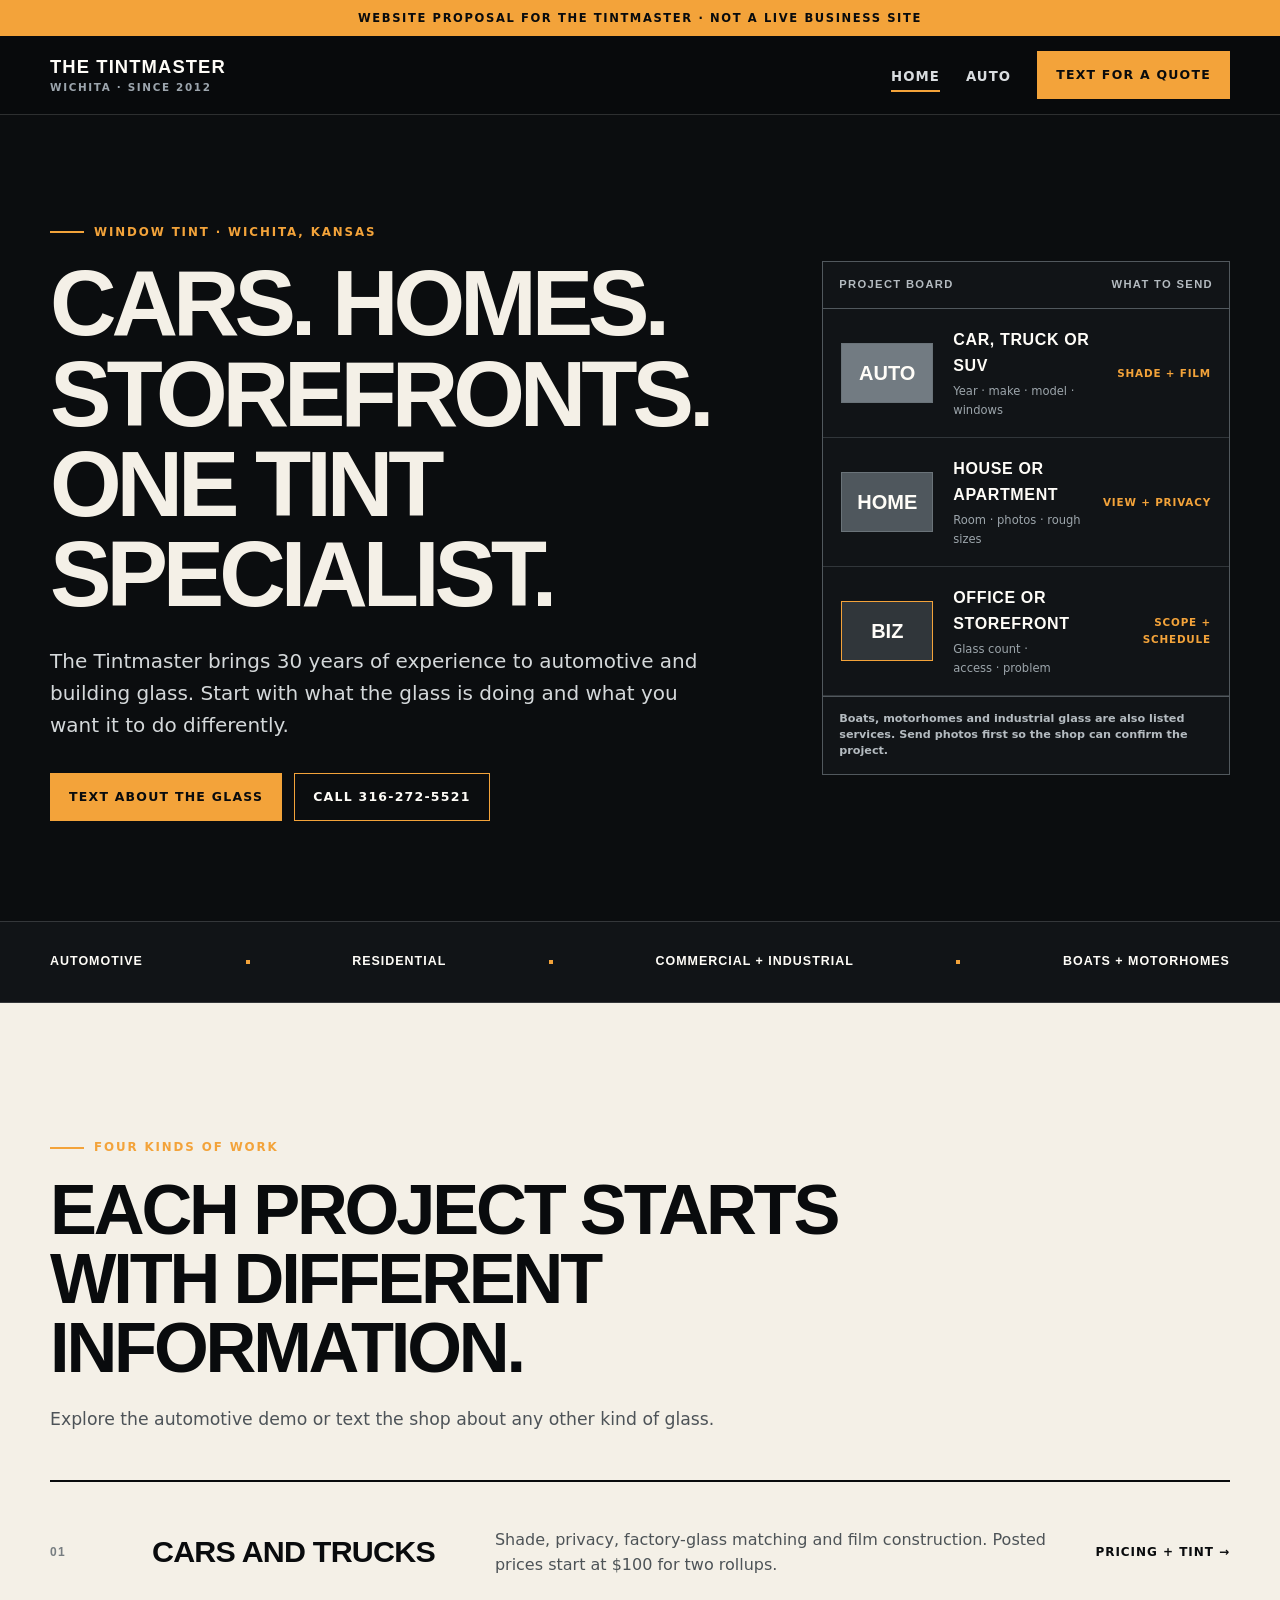
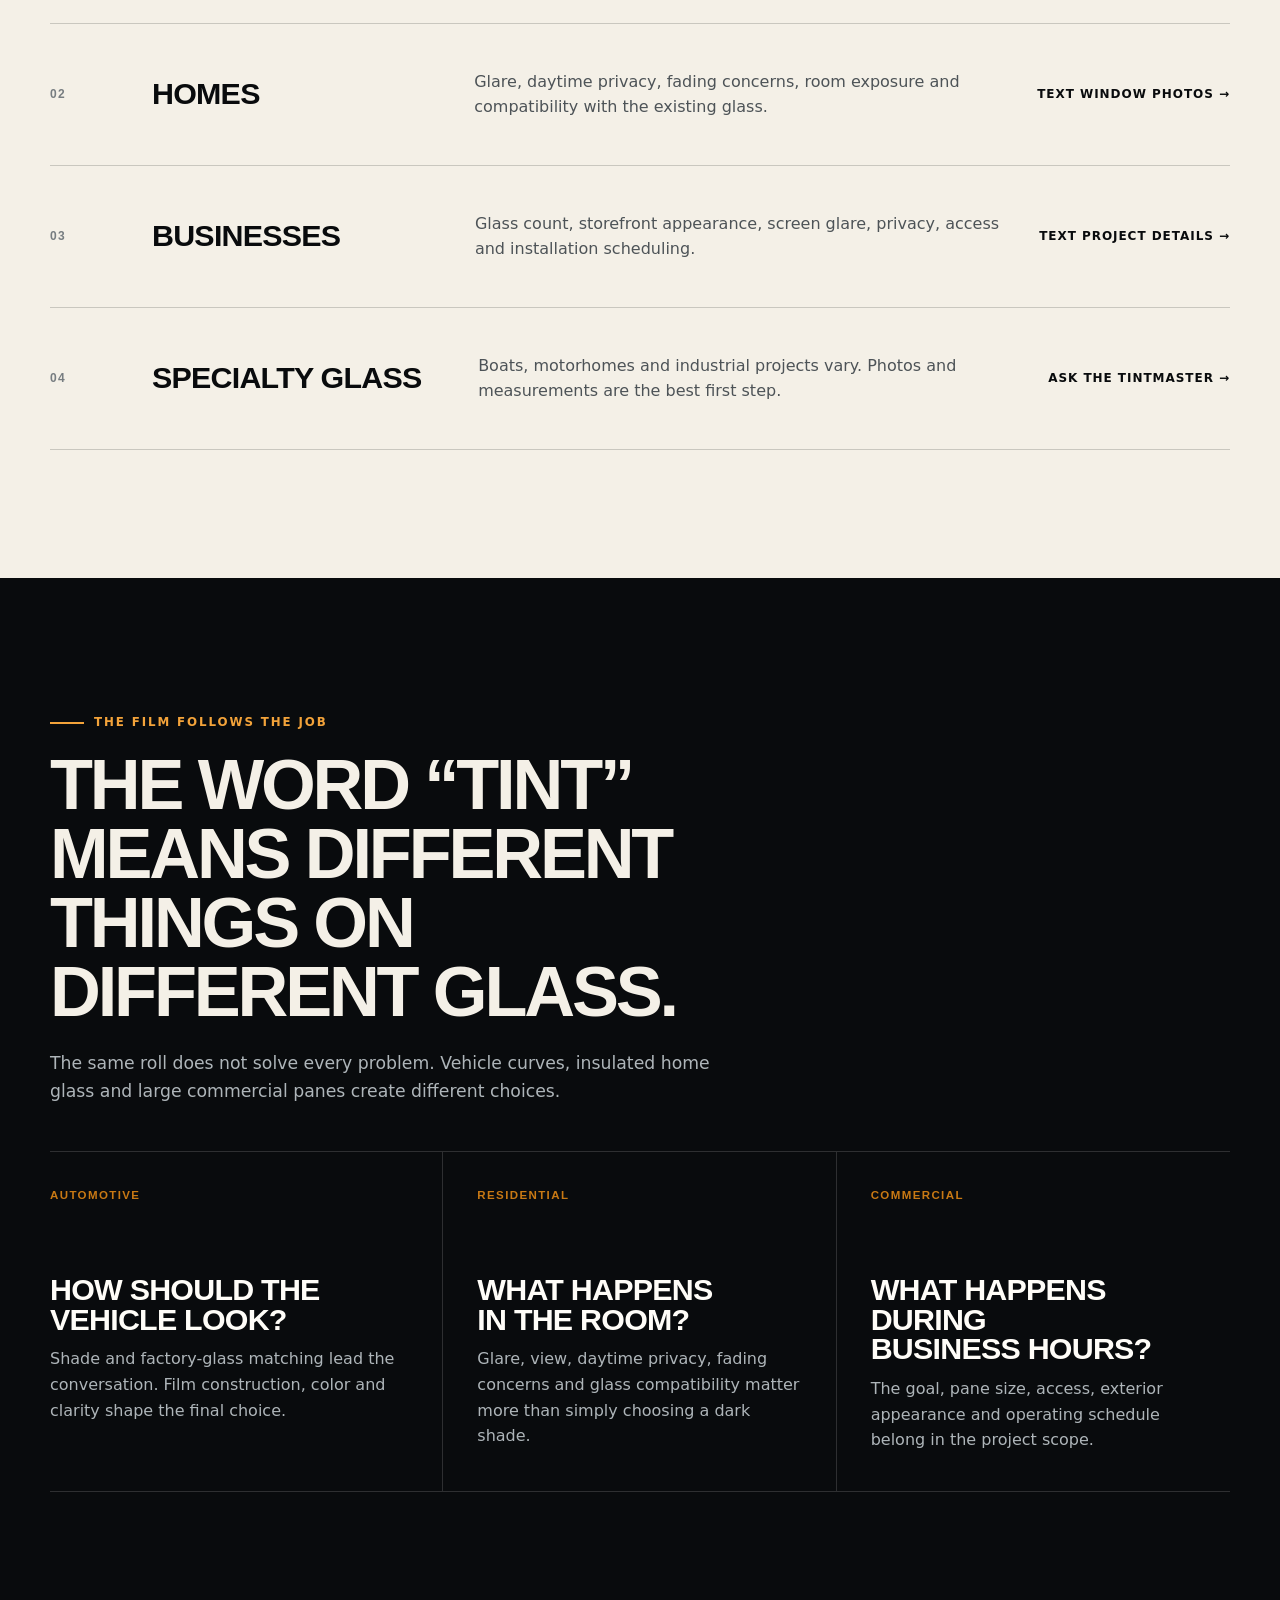
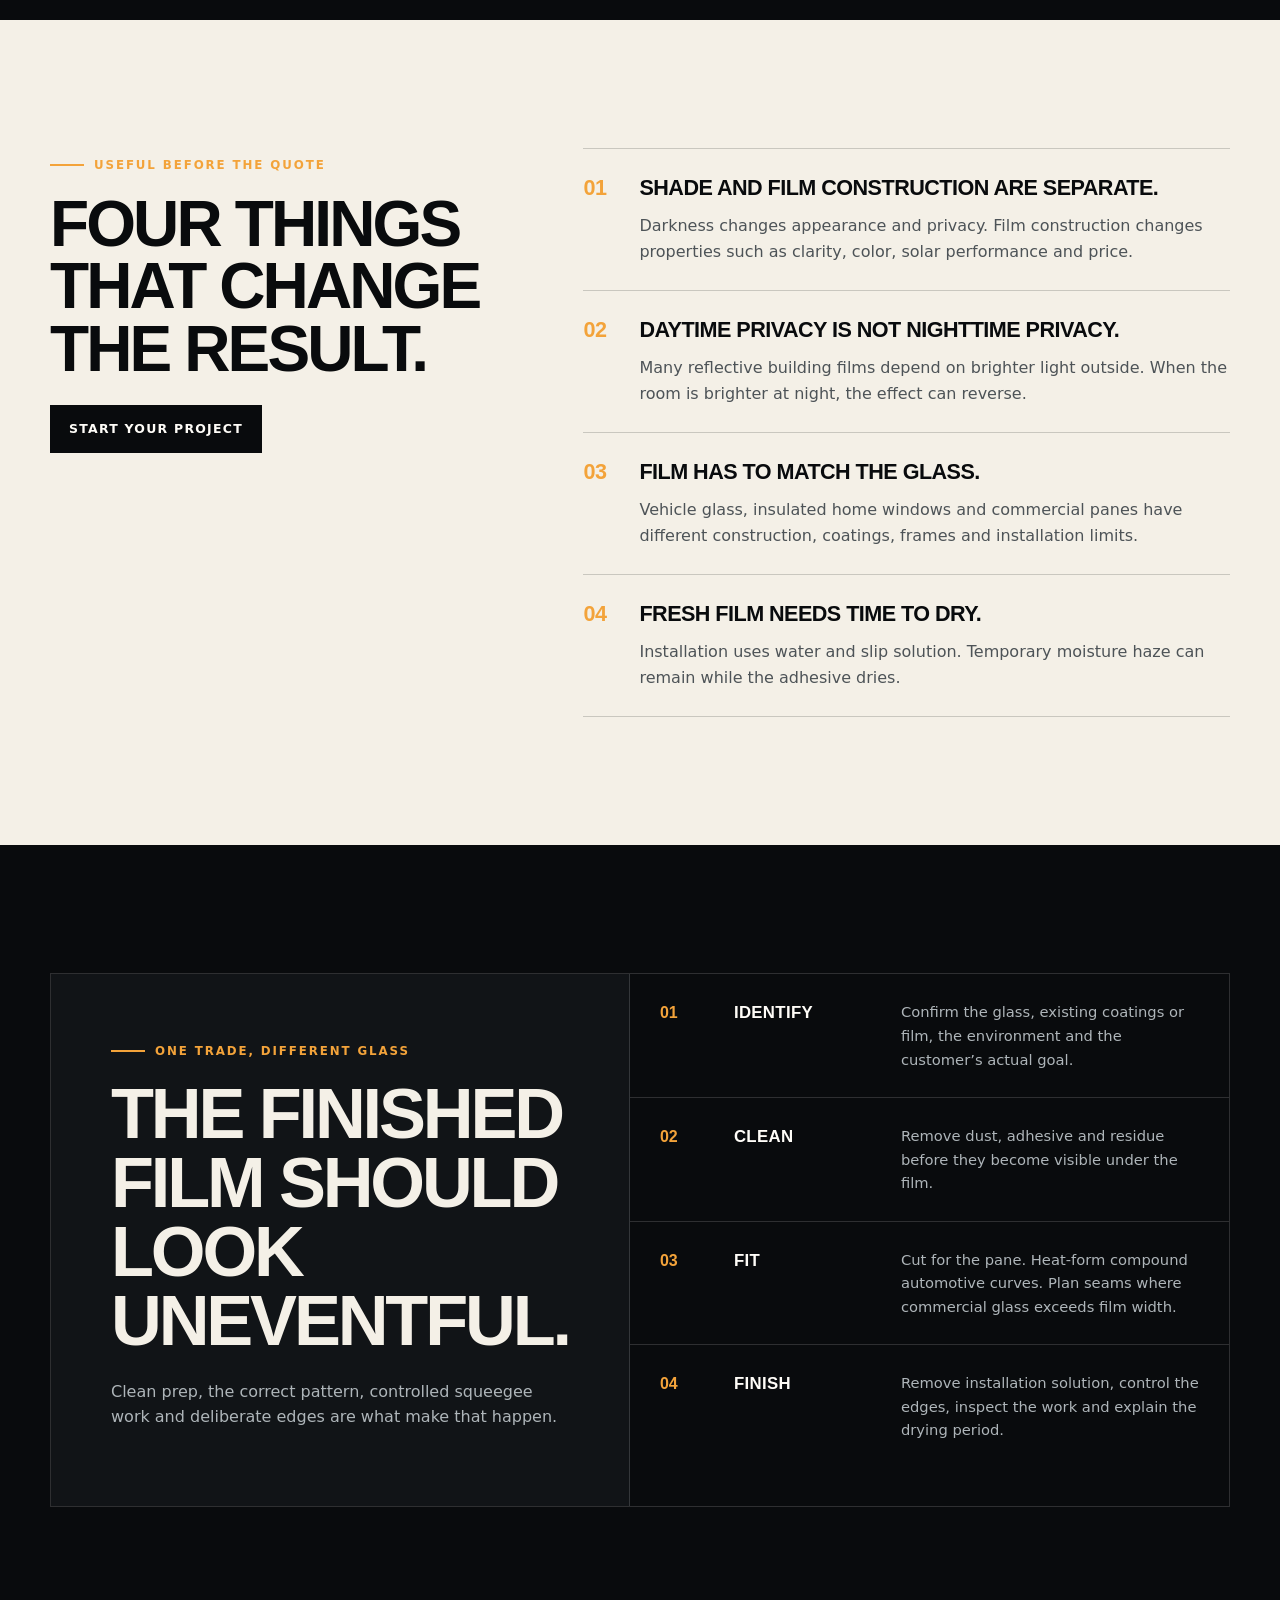
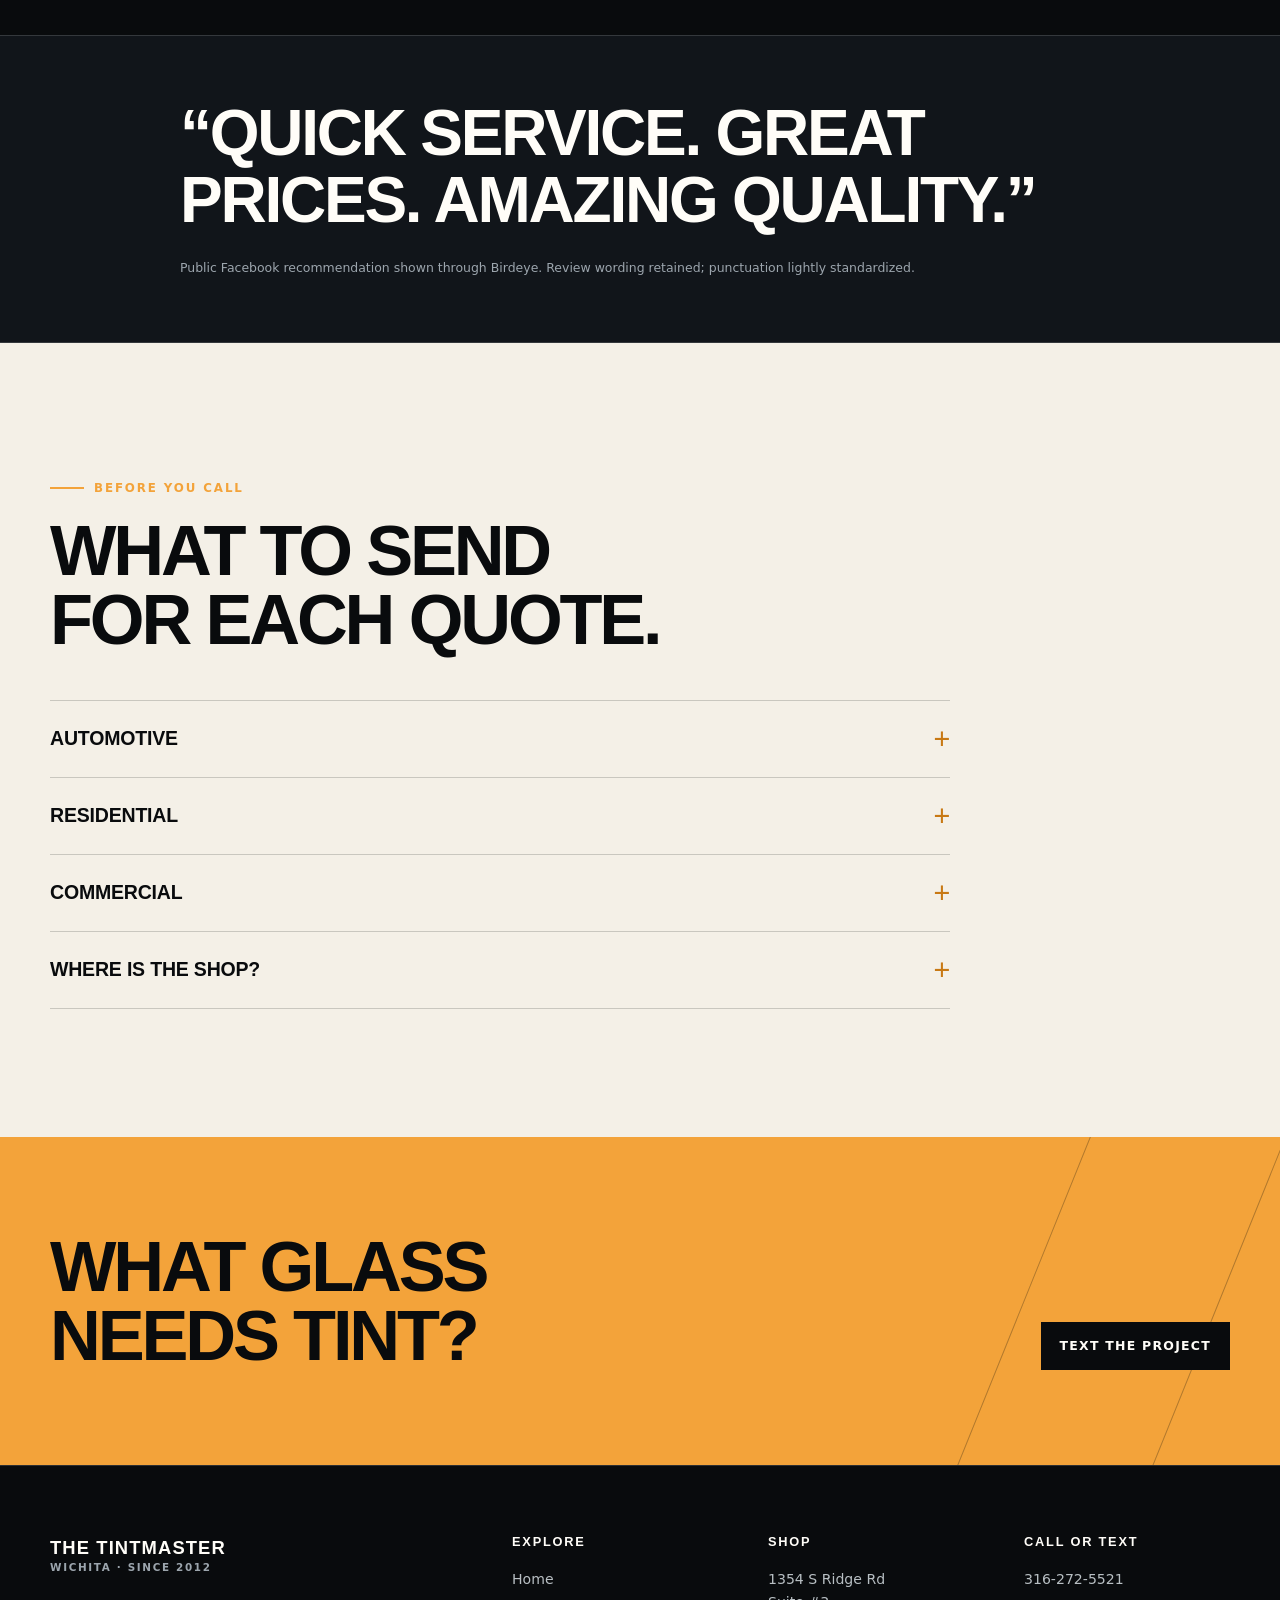
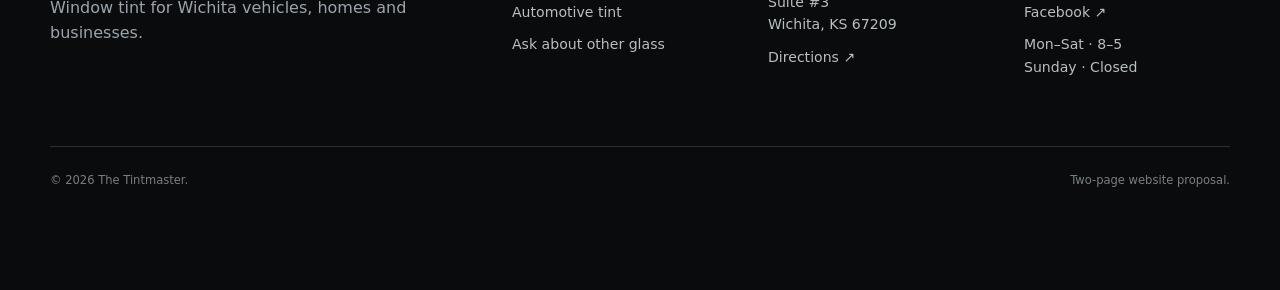
==== commit a6368fbc: "Trim demo to home and automotive pages" ====
--- a/index.html
+++ b/index.html
@@ -34,12 +34,12 @@
   <header class="site-header"><div class="nav-wrap">
     <a class="brand" href="index.html" aria-label="The Tintmaster home"><span class="brand-copy"><strong>The Tintmaster</strong><small>Wichita · Since 2012</small></span></a>
     <button class="nav-toggle" type="button" aria-expanded="false" aria-controls="site-nav" aria-label="Open navigation"><span></span></button>
-    <nav class="nav-links" id="site-nav" aria-label="Primary navigation"><a href="index.html" aria-current="page">Home</a><a href="auto-window-tinting.html">Auto</a><a href="residential-window-tinting.html">Residential</a><a href="commercial-window-tinting.html">Commercial</a><a class="button" href="contact.html">Get a quote</a></nav>
+    <nav class="nav-links" id="site-nav" aria-label="Primary navigation"><a href="index.html" aria-current="page">Home</a><a href="auto-window-tinting.html">Auto</a><a class="button" href="sms:+13162725521">Text for a quote</a></nav>
   </div></header>
 
   <main id="main">
     <section class="hero hero--shade" aria-labelledby="hero-title"><div class="container hero-layout">
-      <div class="hero-copy"><p class="eyebrow">Window tint · Wichita, Kansas</p><h1 id="hero-title">Cars. Homes. Storefronts. One tint specialist.</h1><p class="lead">The Tintmaster brings 30 years of experience to automotive and building glass. Start with what the glass is doing and what you want it to do differently.</p><div class="hero-actions"><a class="button" href="contact.html">Tell us about the glass</a><a class="button button--outline" href="tel:+13162725521">Call 316-272-5521</a></div></div>
+      <div class="hero-copy"><p class="eyebrow">Window tint · Wichita, Kansas</p><h1 id="hero-title">Cars. Homes. Storefronts. One tint specialist.</h1><p class="lead">The Tintmaster brings 30 years of experience to automotive and building glass. Start with what the glass is doing and what you want it to do differently.</p><div class="hero-actions"><a class="button" href="sms:+13162725521">Text about the glass</a><a class="button button--outline" href="tel:+13162725521">Call 316-272-5521</a></div></div>
       <div class="shade-board" aria-label="Window tint project types">
         <div class="shade-board__head"><span>Project board</span><span>What to send</span></div>
         <div class="shade-sample"><div class="shade-sample__glass">AUTO</div><div><strong>Car, truck or SUV</strong><small>Year · make · model · windows</small></div><em>Shade + film</em></div>
@@ -52,12 +52,12 @@
     <div class="fact-line" aria-label="The Tintmaster services"><div class="container"><span><strong>Automotive</strong></span><i aria-hidden="true"></i><span><strong>Residential</strong></span><i aria-hidden="true"></i><span><strong>Commercial + industrial</strong></span><i aria-hidden="true"></i><span><strong>Boats + motorhomes</strong></span></div></div>
 
     <section class="section section--paper" aria-labelledby="service-title"><div class="container">
-      <header class="section-head"><p class="eyebrow">Four kinds of work</p><h2 id="service-title">Each project starts with different information.</h2><p>Choose the glass you have. The next page tells you what to send, what choices matter and what the installation involves.</p></header>
+      <header class="section-head"><p class="eyebrow">Four kinds of work</p><h2 id="service-title">Each project starts with different information.</h2><p>Explore the automotive demo or text the shop about any other kind of glass.</p></header>
       <div class="service-ledger">
         <a class="service-row" href="auto-window-tinting.html"><span class="service-row__num">01</span><h3>Cars and trucks</h3><p>Shade, privacy, factory-glass matching and film construction. Posted prices start at $100 for two rollups.</p><span class="service-row__link">Pricing + tint →</span></a>
-        <a class="service-row" href="residential-window-tinting.html"><span class="service-row__num">02</span><h3>Homes</h3><p>Glare, daytime privacy, fading concerns, room exposure and compatibility with the existing glass.</p><span class="service-row__link">Residential film →</span></a>
-        <a class="service-row" href="commercial-window-tinting.html"><span class="service-row__num">03</span><h3>Businesses</h3><p>Glass count, storefront appearance, screen glare, privacy, access and installation scheduling.</p><span class="service-row__link">Commercial film →</span></a>
-        <a class="service-row" href="contact.html"><span class="service-row__num">04</span><h3>Specialty glass</h3><p>Boats, motorhomes and industrial projects vary. Photos and measurements are the best first step.</p><span class="service-row__link">Ask The Tintmaster →</span></a>
+        <a class="service-row" href="sms:+13162725521"><span class="service-row__num">02</span><h3>Homes</h3><p>Glare, daytime privacy, fading concerns, room exposure and compatibility with the existing glass.</p><span class="service-row__link">Text window photos →</span></a>
+        <a class="service-row" href="sms:+13162725521"><span class="service-row__num">03</span><h3>Businesses</h3><p>Glass count, storefront appearance, screen glare, privacy, access and installation scheduling.</p><span class="service-row__link">Text project details →</span></a>
+        <a class="service-row" href="sms:+13162725521"><span class="service-row__num">04</span><h3>Specialty glass</h3><p>Boats, motorhomes and industrial projects vary. Photos and measurements are the best first step.</p><span class="service-row__link">Ask The Tintmaster →</span></a>
       </div>
     </div></section>
 
@@ -71,7 +71,7 @@
     </div></section>
 
     <section class="section section--paper" aria-labelledby="honest-title"><div class="container shop-honesty">
-      <header class="shop-honesty__title"><p class="eyebrow">Useful before the quote</p><h2 id="honest-title">Four things that change the result.</h2><a class="button button--dark" href="contact.html">Start your project</a></header>
+      <header class="shop-honesty__title"><p class="eyebrow">Useful before the quote</p><h2 id="honest-title">Four things that change the result.</h2><a class="button button--dark" href="sms:+13162725521">Start your project</a></header>
       <div>
         <article class="shop-note" style="border-color:var(--line-light)"><h3 style="color:var(--ink)"><span>01</span> Shade and film construction are separate.</h3><p style="color:#4d5357">Darkness changes appearance and privacy. Film construction changes properties such as clarity, color, solar performance and price.</p></article>
         <article class="shop-note" style="border-color:var(--line-light)"><h3 style="color:var(--ink)"><span>02</span> Daytime privacy is not nighttime privacy.</h3><p style="color:#4d5357">Many reflective building films depend on brighter light outside. When the room is brighter at night, the effect can reverse.</p></article>
@@ -94,10 +94,10 @@
       <details><summary>Where is the shop?</summary><p>1354 S Ridge Rd Suite #3, Wichita, KS 67209. Current listed hours are Monday through Saturday, 8 AM to 5 PM.</p></details>
     </div></div></section>
 
-    <section class="cta-section"><div class="container cta-inner"><h2>What glass needs tint?</h2><a class="button button--dark" href="contact.html">Tell us about the project</a></div></section>
+    <section class="cta-section"><div class="container cta-inner"><h2>What glass needs tint?</h2><a class="button button--dark" href="sms:+13162725521">Text the project</a></div></section>
   </main>
 
-  <footer class="site-footer"><div class="container"><div class="footer-grid"><div class="footer-brand"><a class="brand" href="index.html"><span class="brand-copy"><strong>The Tintmaster</strong><small>Wichita · Since 2012</small></span></a><p>Window tint for Wichita vehicles, homes and businesses.</p></div><div class="footer-col"><h2>Services</h2><a href="auto-window-tinting.html">Automotive</a><a href="residential-window-tinting.html">Residential</a><a href="commercial-window-tinting.html">Commercial</a></div><div class="footer-col"><h2>Shop</h2><address>1354 S Ridge Rd<br>Suite #3<br>Wichita, KS 67209</address><a href="https://www.google.com/maps/search/?api=1&amp;query=The+Tintmaster+1354+S+Ridge+Rd+Wichita+KS+67209">Directions ↗</a></div><div class="footer-col"><h2>Call or text</h2><a href="tel:+13162725521">316-272-5521</a><a href="https://www.facebook.com/Tintmaster47">Facebook ↗</a><p>Mon–Sat · 8–5<br>Sunday · Closed</p></div></div><div class="footer-bottom"><span>© <span data-year></span> The Tintmaster.</span><span>Website proposal · details require confirmation.</span></div></div></footer>
-  <div class="mobile-callbar" aria-label="Quick contact"><a href="tel:+13162725521">Call</a><a href="contact.html">Project quote</a></div><script src="script.js" defer></script>
+  <footer class="site-footer"><div class="container"><div class="footer-grid"><div class="footer-brand"><a class="brand" href="index.html"><span class="brand-copy"><strong>The Tintmaster</strong><small>Wichita · Since 2012</small></span></a><p>Window tint for Wichita vehicles, homes and businesses.</p></div><div class="footer-col"><h2>Explore</h2><a href="index.html">Home</a><a href="auto-window-tinting.html">Automotive tint</a><a href="sms:+13162725521">Ask about other glass</a></div><div class="footer-col"><h2>Shop</h2><address>1354 S Ridge Rd<br>Suite #3<br>Wichita, KS 67209</address><a href="https://www.google.com/maps/search/?api=1&amp;query=The+Tintmaster+1354+S+Ridge+Rd+Wichita+KS+67209">Directions ↗</a></div><div class="footer-col"><h2>Call or text</h2><a href="tel:+13162725521">316-272-5521</a><a href="https://www.facebook.com/Tintmaster47">Facebook ↗</a><p>Mon–Sat · 8–5<br>Sunday · Closed</p></div></div><div class="footer-bottom"><span>© <span data-year></span> The Tintmaster.</span><span>Two-page website proposal.</span></div></div></footer>
+  <div class="mobile-callbar" aria-label="Quick contact"><a href="tel:+13162725521">Call</a><a href="sms:+13162725521">Text a project</a></div><script src="script.js" defer></script>
 </body>
 </html>
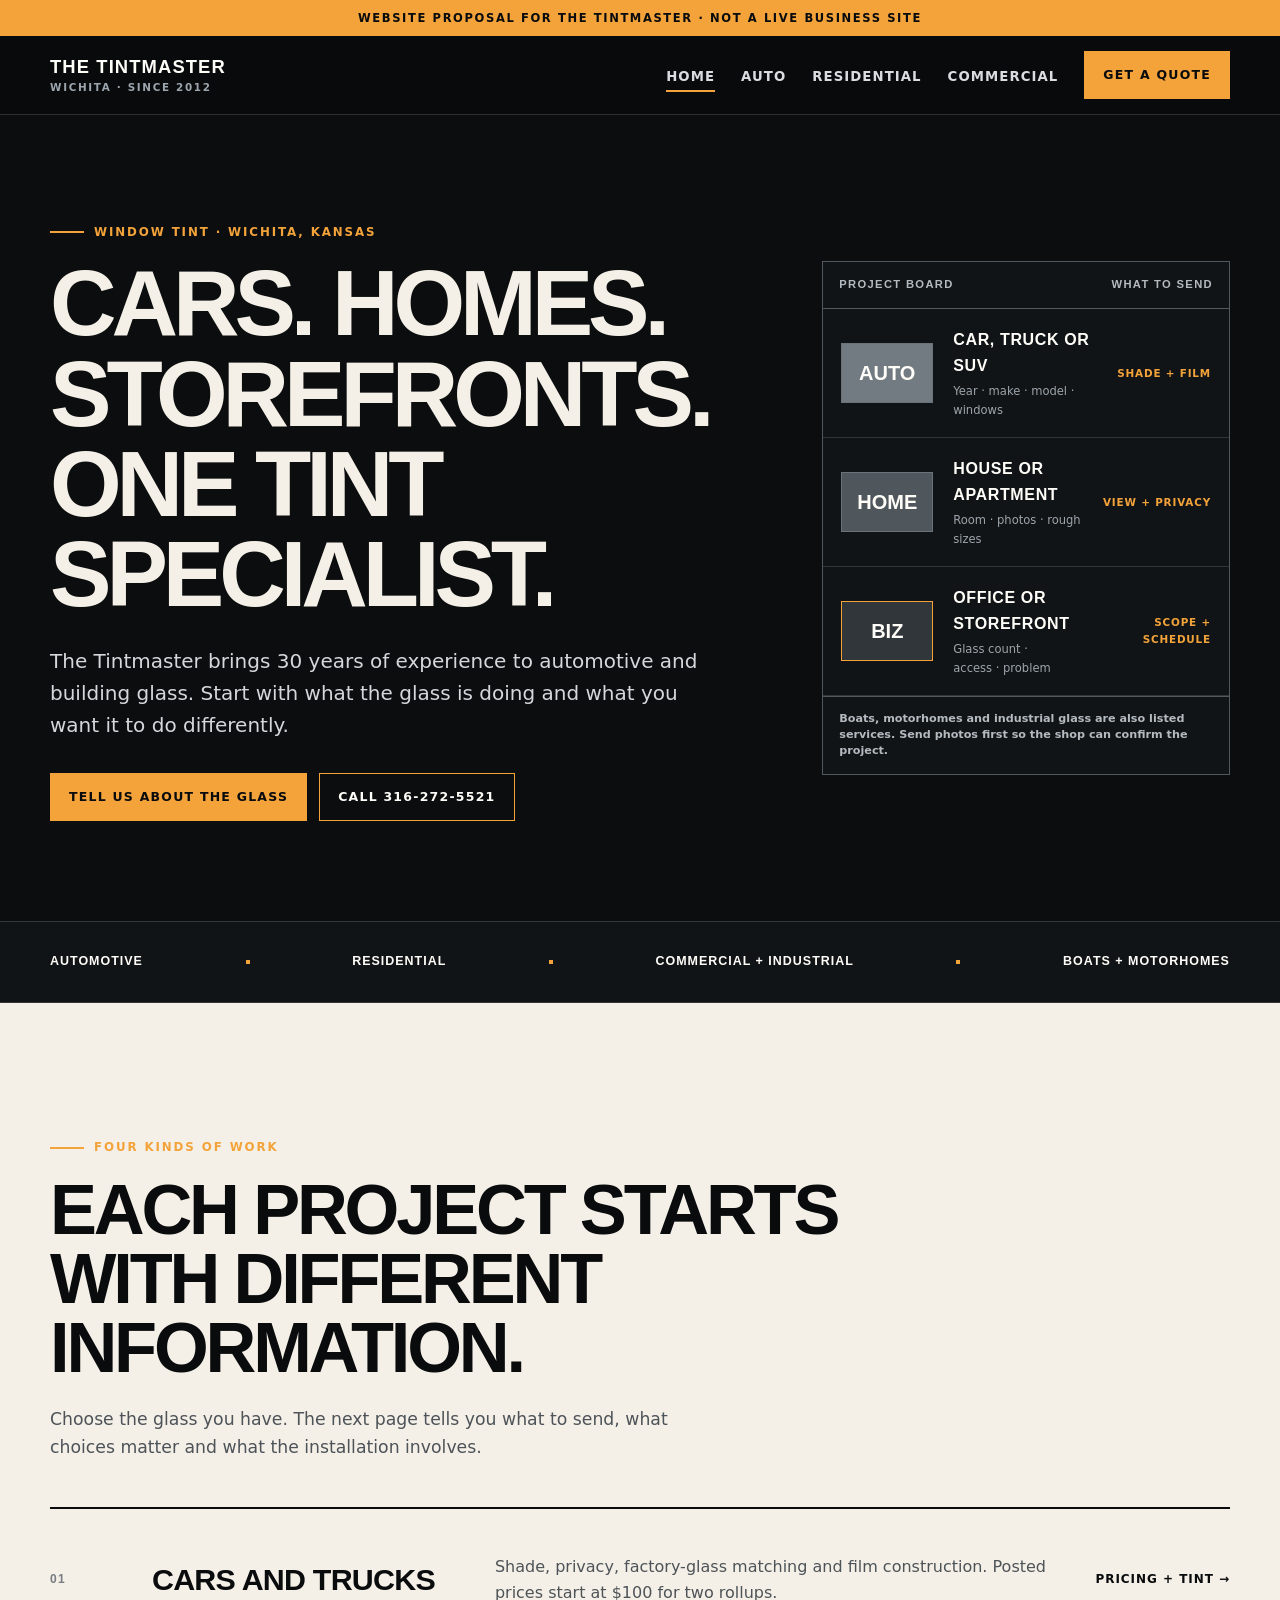
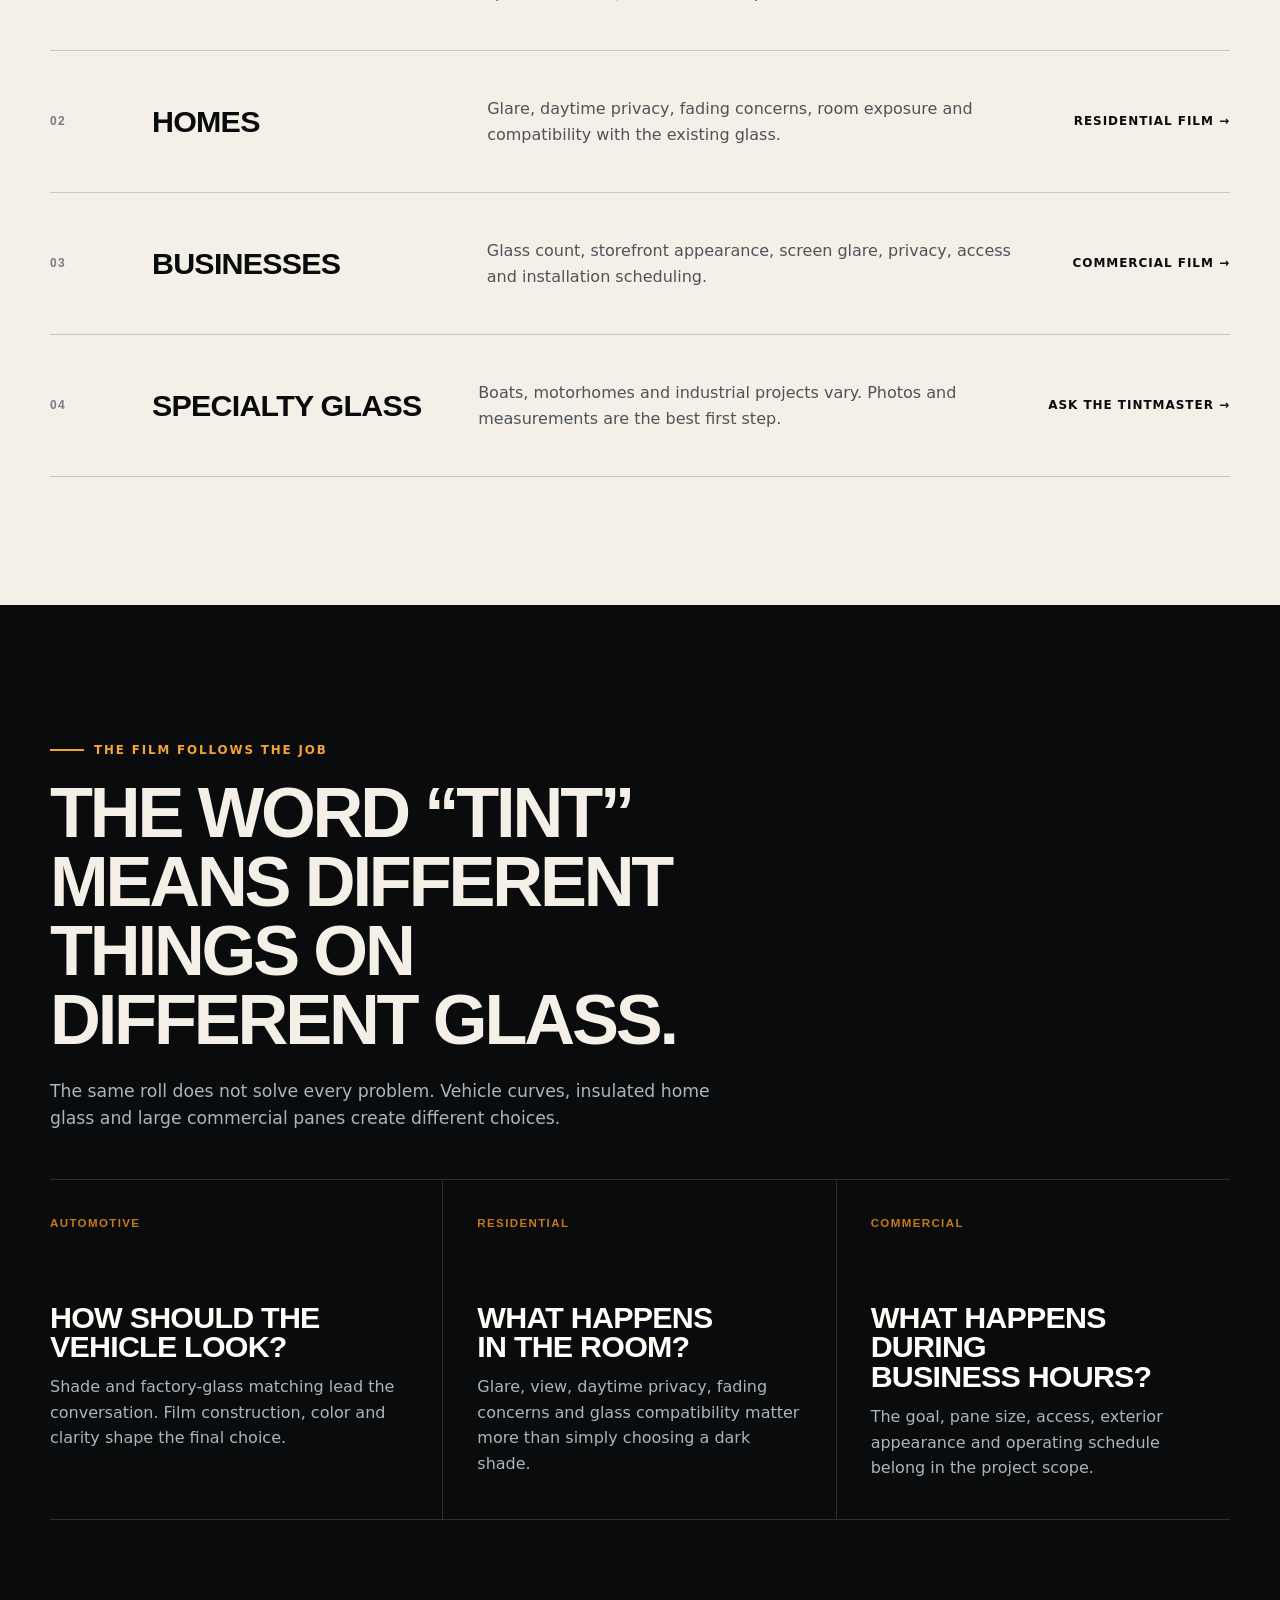
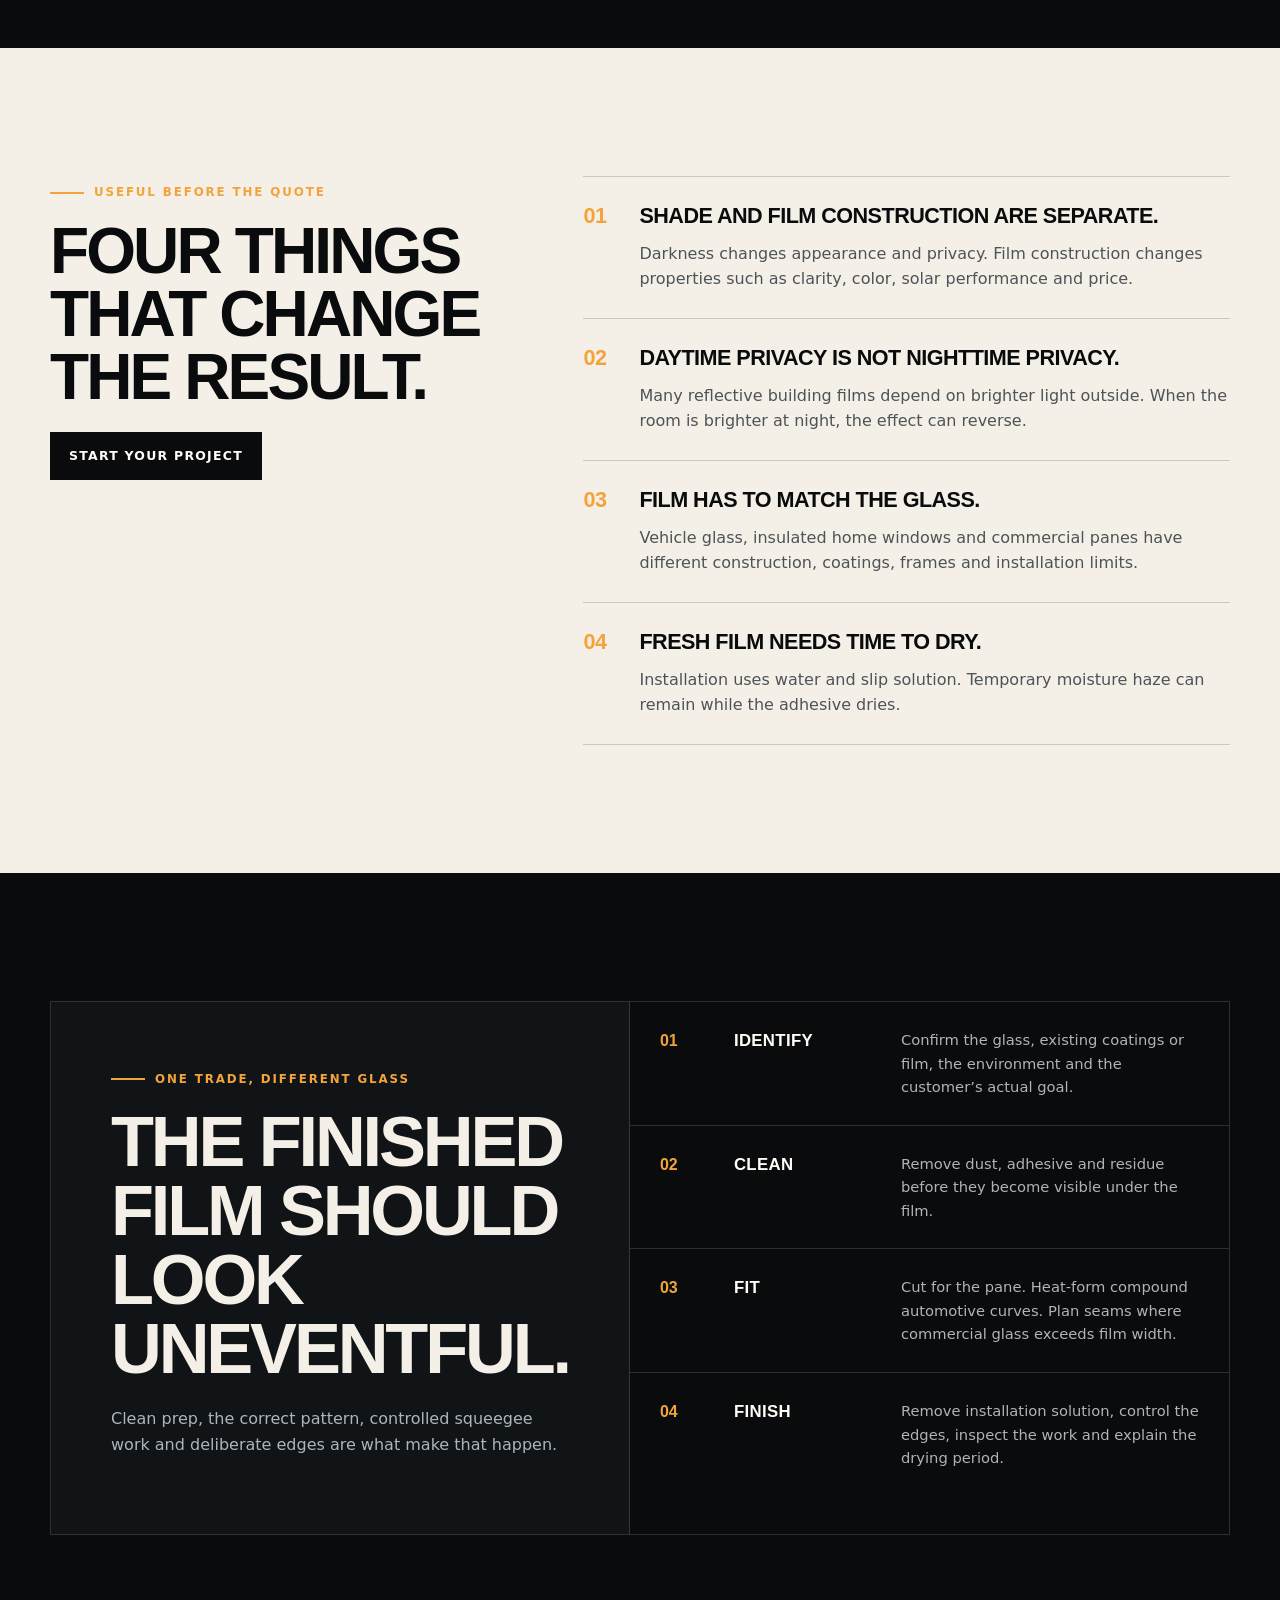
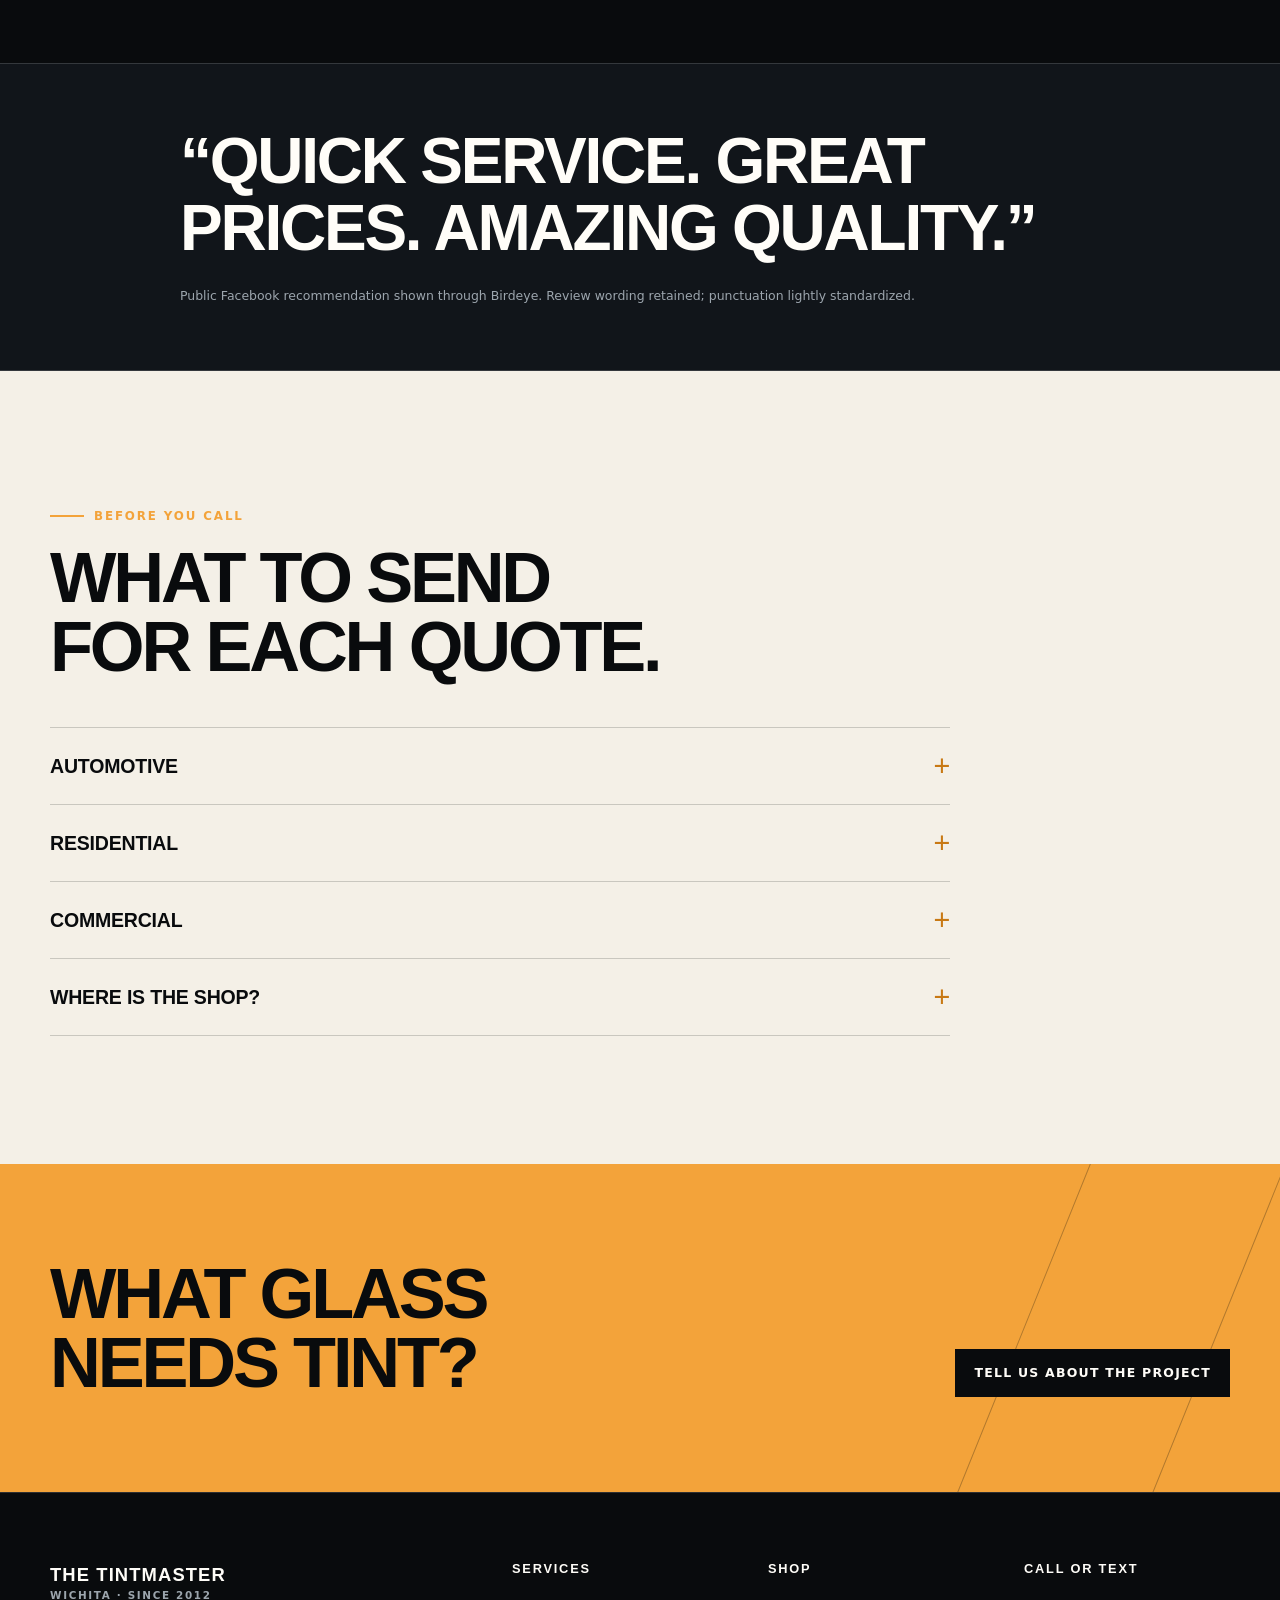
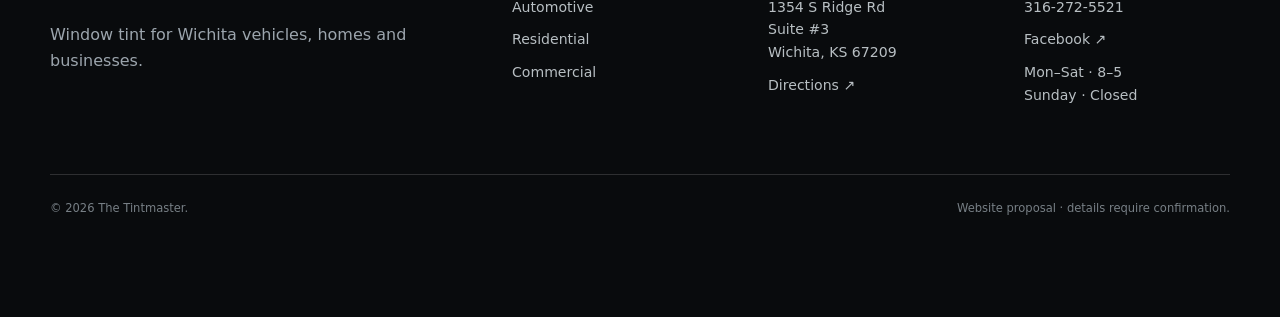
==== commit 24d3d646: "Restore complete five-page Tintmaster site" ====
--- a/index.html
+++ b/index.html
@@ -34,12 +34,12 @@
   <header class="site-header"><div class="nav-wrap">
     <a class="brand" href="index.html" aria-label="The Tintmaster home"><span class="brand-copy"><strong>The Tintmaster</strong><small>Wichita · Since 2012</small></span></a>
     <button class="nav-toggle" type="button" aria-expanded="false" aria-controls="site-nav" aria-label="Open navigation"><span></span></button>
-    <nav class="nav-links" id="site-nav" aria-label="Primary navigation"><a href="index.html" aria-current="page">Home</a><a href="auto-window-tinting.html">Auto</a><a class="button" href="sms:+13162725521">Text for a quote</a></nav>
+    <nav class="nav-links" id="site-nav" aria-label="Primary navigation"><a href="index.html" aria-current="page">Home</a><a href="auto-window-tinting.html">Auto</a><a href="residential-window-tinting.html">Residential</a><a href="commercial-window-tinting.html">Commercial</a><a class="button" href="contact.html">Get a quote</a></nav>
   </div></header>
 
   <main id="main">
     <section class="hero hero--shade" aria-labelledby="hero-title"><div class="container hero-layout">
-      <div class="hero-copy"><p class="eyebrow">Window tint · Wichita, Kansas</p><h1 id="hero-title">Cars. Homes. Storefronts. One tint specialist.</h1><p class="lead">The Tintmaster brings 30 years of experience to automotive and building glass. Start with what the glass is doing and what you want it to do differently.</p><div class="hero-actions"><a class="button" href="sms:+13162725521">Text about the glass</a><a class="button button--outline" href="tel:+13162725521">Call 316-272-5521</a></div></div>
+      <div class="hero-copy"><p class="eyebrow">Window tint · Wichita, Kansas</p><h1 id="hero-title">Cars. Homes. Storefronts. One tint specialist.</h1><p class="lead">The Tintmaster brings 30 years of experience to automotive and building glass. Start with what the glass is doing and what you want it to do differently.</p><div class="hero-actions"><a class="button" href="contact.html">Tell us about the glass</a><a class="button button--outline" href="tel:+13162725521">Call 316-272-5521</a></div></div>
       <div class="shade-board" aria-label="Window tint project types">
         <div class="shade-board__head"><span>Project board</span><span>What to send</span></div>
         <div class="shade-sample"><div class="shade-sample__glass">AUTO</div><div><strong>Car, truck or SUV</strong><small>Year · make · model · windows</small></div><em>Shade + film</em></div>
@@ -52,12 +52,12 @@
     <div class="fact-line" aria-label="The Tintmaster services"><div class="container"><span><strong>Automotive</strong></span><i aria-hidden="true"></i><span><strong>Residential</strong></span><i aria-hidden="true"></i><span><strong>Commercial + industrial</strong></span><i aria-hidden="true"></i><span><strong>Boats + motorhomes</strong></span></div></div>
 
     <section class="section section--paper" aria-labelledby="service-title"><div class="container">
-      <header class="section-head"><p class="eyebrow">Four kinds of work</p><h2 id="service-title">Each project starts with different information.</h2><p>Explore the automotive demo or text the shop about any other kind of glass.</p></header>
+      <header class="section-head"><p class="eyebrow">Four kinds of work</p><h2 id="service-title">Each project starts with different information.</h2><p>Choose the glass you have. The next page tells you what to send, what choices matter and what the installation involves.</p></header>
       <div class="service-ledger">
         <a class="service-row" href="auto-window-tinting.html"><span class="service-row__num">01</span><h3>Cars and trucks</h3><p>Shade, privacy, factory-glass matching and film construction. Posted prices start at $100 for two rollups.</p><span class="service-row__link">Pricing + tint →</span></a>
-        <a class="service-row" href="sms:+13162725521"><span class="service-row__num">02</span><h3>Homes</h3><p>Glare, daytime privacy, fading concerns, room exposure and compatibility with the existing glass.</p><span class="service-row__link">Text window photos →</span></a>
-        <a class="service-row" href="sms:+13162725521"><span class="service-row__num">03</span><h3>Businesses</h3><p>Glass count, storefront appearance, screen glare, privacy, access and installation scheduling.</p><span class="service-row__link">Text project details →</span></a>
-        <a class="service-row" href="sms:+13162725521"><span class="service-row__num">04</span><h3>Specialty glass</h3><p>Boats, motorhomes and industrial projects vary. Photos and measurements are the best first step.</p><span class="service-row__link">Ask The Tintmaster →</span></a>
+        <a class="service-row" href="residential-window-tinting.html"><span class="service-row__num">02</span><h3>Homes</h3><p>Glare, daytime privacy, fading concerns, room exposure and compatibility with the existing glass.</p><span class="service-row__link">Residential film →</span></a>
+        <a class="service-row" href="commercial-window-tinting.html"><span class="service-row__num">03</span><h3>Businesses</h3><p>Glass count, storefront appearance, screen glare, privacy, access and installation scheduling.</p><span class="service-row__link">Commercial film →</span></a>
+        <a class="service-row" href="contact.html"><span class="service-row__num">04</span><h3>Specialty glass</h3><p>Boats, motorhomes and industrial projects vary. Photos and measurements are the best first step.</p><span class="service-row__link">Ask The Tintmaster →</span></a>
       </div>
     </div></section>
 
@@ -71,7 +71,7 @@
     </div></section>
 
     <section class="section section--paper" aria-labelledby="honest-title"><div class="container shop-honesty">
-      <header class="shop-honesty__title"><p class="eyebrow">Useful before the quote</p><h2 id="honest-title">Four things that change the result.</h2><a class="button button--dark" href="sms:+13162725521">Start your project</a></header>
+      <header class="shop-honesty__title"><p class="eyebrow">Useful before the quote</p><h2 id="honest-title">Four things that change the result.</h2><a class="button button--dark" href="contact.html">Start your project</a></header>
       <div>
         <article class="shop-note" style="border-color:var(--line-light)"><h3 style="color:var(--ink)"><span>01</span> Shade and film construction are separate.</h3><p style="color:#4d5357">Darkness changes appearance and privacy. Film construction changes properties such as clarity, color, solar performance and price.</p></article>
         <article class="shop-note" style="border-color:var(--line-light)"><h3 style="color:var(--ink)"><span>02</span> Daytime privacy is not nighttime privacy.</h3><p style="color:#4d5357">Many reflective building films depend on brighter light outside. When the room is brighter at night, the effect can reverse.</p></article>
@@ -94,10 +94,10 @@
       <details><summary>Where is the shop?</summary><p>1354 S Ridge Rd Suite #3, Wichita, KS 67209. Current listed hours are Monday through Saturday, 8 AM to 5 PM.</p></details>
     </div></div></section>
 
-    <section class="cta-section"><div class="container cta-inner"><h2>What glass needs tint?</h2><a class="button button--dark" href="sms:+13162725521">Text the project</a></div></section>
+    <section class="cta-section"><div class="container cta-inner"><h2>What glass needs tint?</h2><a class="button button--dark" href="contact.html">Tell us about the project</a></div></section>
   </main>
 
-  <footer class="site-footer"><div class="container"><div class="footer-grid"><div class="footer-brand"><a class="brand" href="index.html"><span class="brand-copy"><strong>The Tintmaster</strong><small>Wichita · Since 2012</small></span></a><p>Window tint for Wichita vehicles, homes and businesses.</p></div><div class="footer-col"><h2>Explore</h2><a href="index.html">Home</a><a href="auto-window-tinting.html">Automotive tint</a><a href="sms:+13162725521">Ask about other glass</a></div><div class="footer-col"><h2>Shop</h2><address>1354 S Ridge Rd<br>Suite #3<br>Wichita, KS 67209</address><a href="https://www.google.com/maps/search/?api=1&amp;query=The+Tintmaster+1354+S+Ridge+Rd+Wichita+KS+67209">Directions ↗</a></div><div class="footer-col"><h2>Call or text</h2><a href="tel:+13162725521">316-272-5521</a><a href="https://www.facebook.com/Tintmaster47">Facebook ↗</a><p>Mon–Sat · 8–5<br>Sunday · Closed</p></div></div><div class="footer-bottom"><span>© <span data-year></span> The Tintmaster.</span><span>Two-page website proposal.</span></div></div></footer>
-  <div class="mobile-callbar" aria-label="Quick contact"><a href="tel:+13162725521">Call</a><a href="sms:+13162725521">Text a project</a></div><script src="script.js" defer></script>
+  <footer class="site-footer"><div class="container"><div class="footer-grid"><div class="footer-brand"><a class="brand" href="index.html"><span class="brand-copy"><strong>The Tintmaster</strong><small>Wichita · Since 2012</small></span></a><p>Window tint for Wichita vehicles, homes and businesses.</p></div><div class="footer-col"><h2>Services</h2><a href="auto-window-tinting.html">Automotive</a><a href="residential-window-tinting.html">Residential</a><a href="commercial-window-tinting.html">Commercial</a></div><div class="footer-col"><h2>Shop</h2><address>1354 S Ridge Rd<br>Suite #3<br>Wichita, KS 67209</address><a href="https://www.google.com/maps/search/?api=1&amp;query=The+Tintmaster+1354+S+Ridge+Rd+Wichita+KS+67209">Directions ↗</a></div><div class="footer-col"><h2>Call or text</h2><a href="tel:+13162725521">316-272-5521</a><a href="https://www.facebook.com/Tintmaster47">Facebook ↗</a><p>Mon–Sat · 8–5<br>Sunday · Closed</p></div></div><div class="footer-bottom"><span>© <span data-year></span> The Tintmaster.</span><span>Website proposal · details require confirmation.</span></div></div></footer>
+  <div class="mobile-callbar" aria-label="Quick contact"><a href="tel:+13162725521">Call</a><a href="contact.html">Project quote</a></div><script src="script.js" defer></script>
 </body>
 </html>
